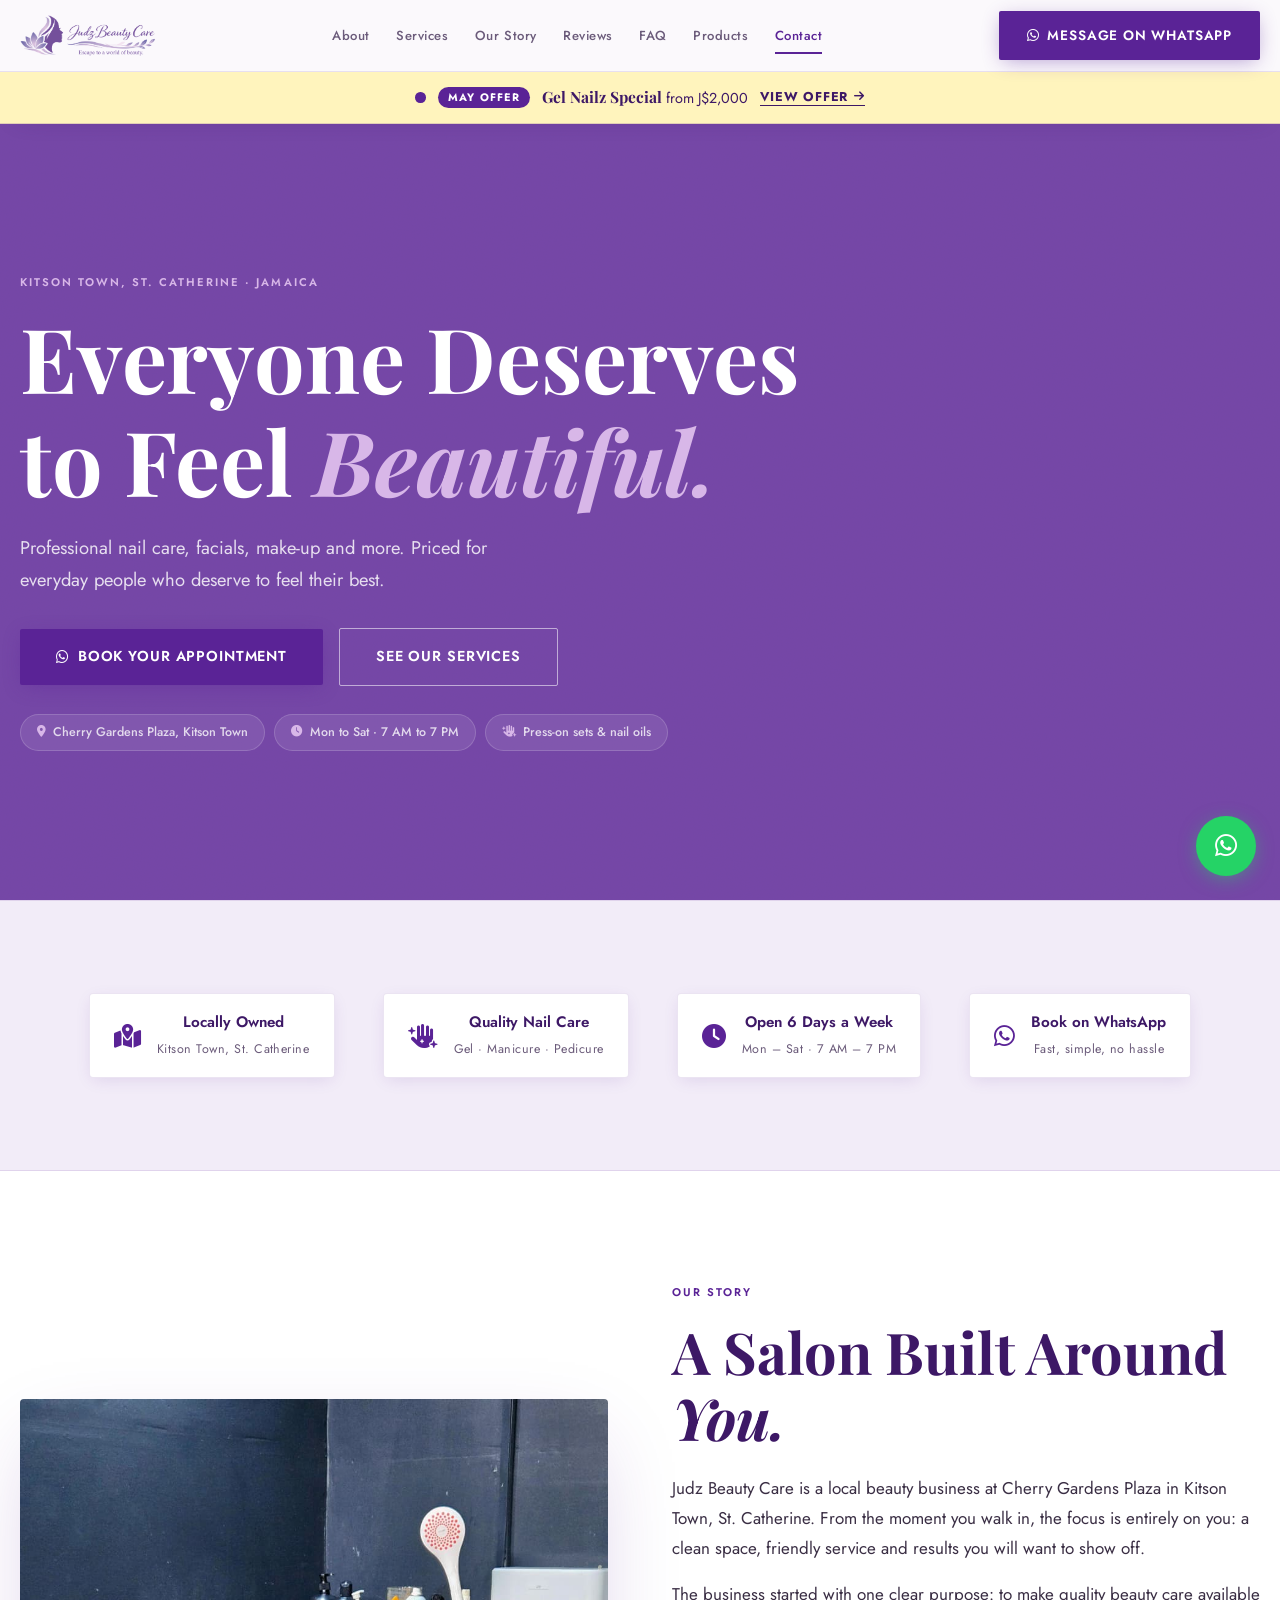
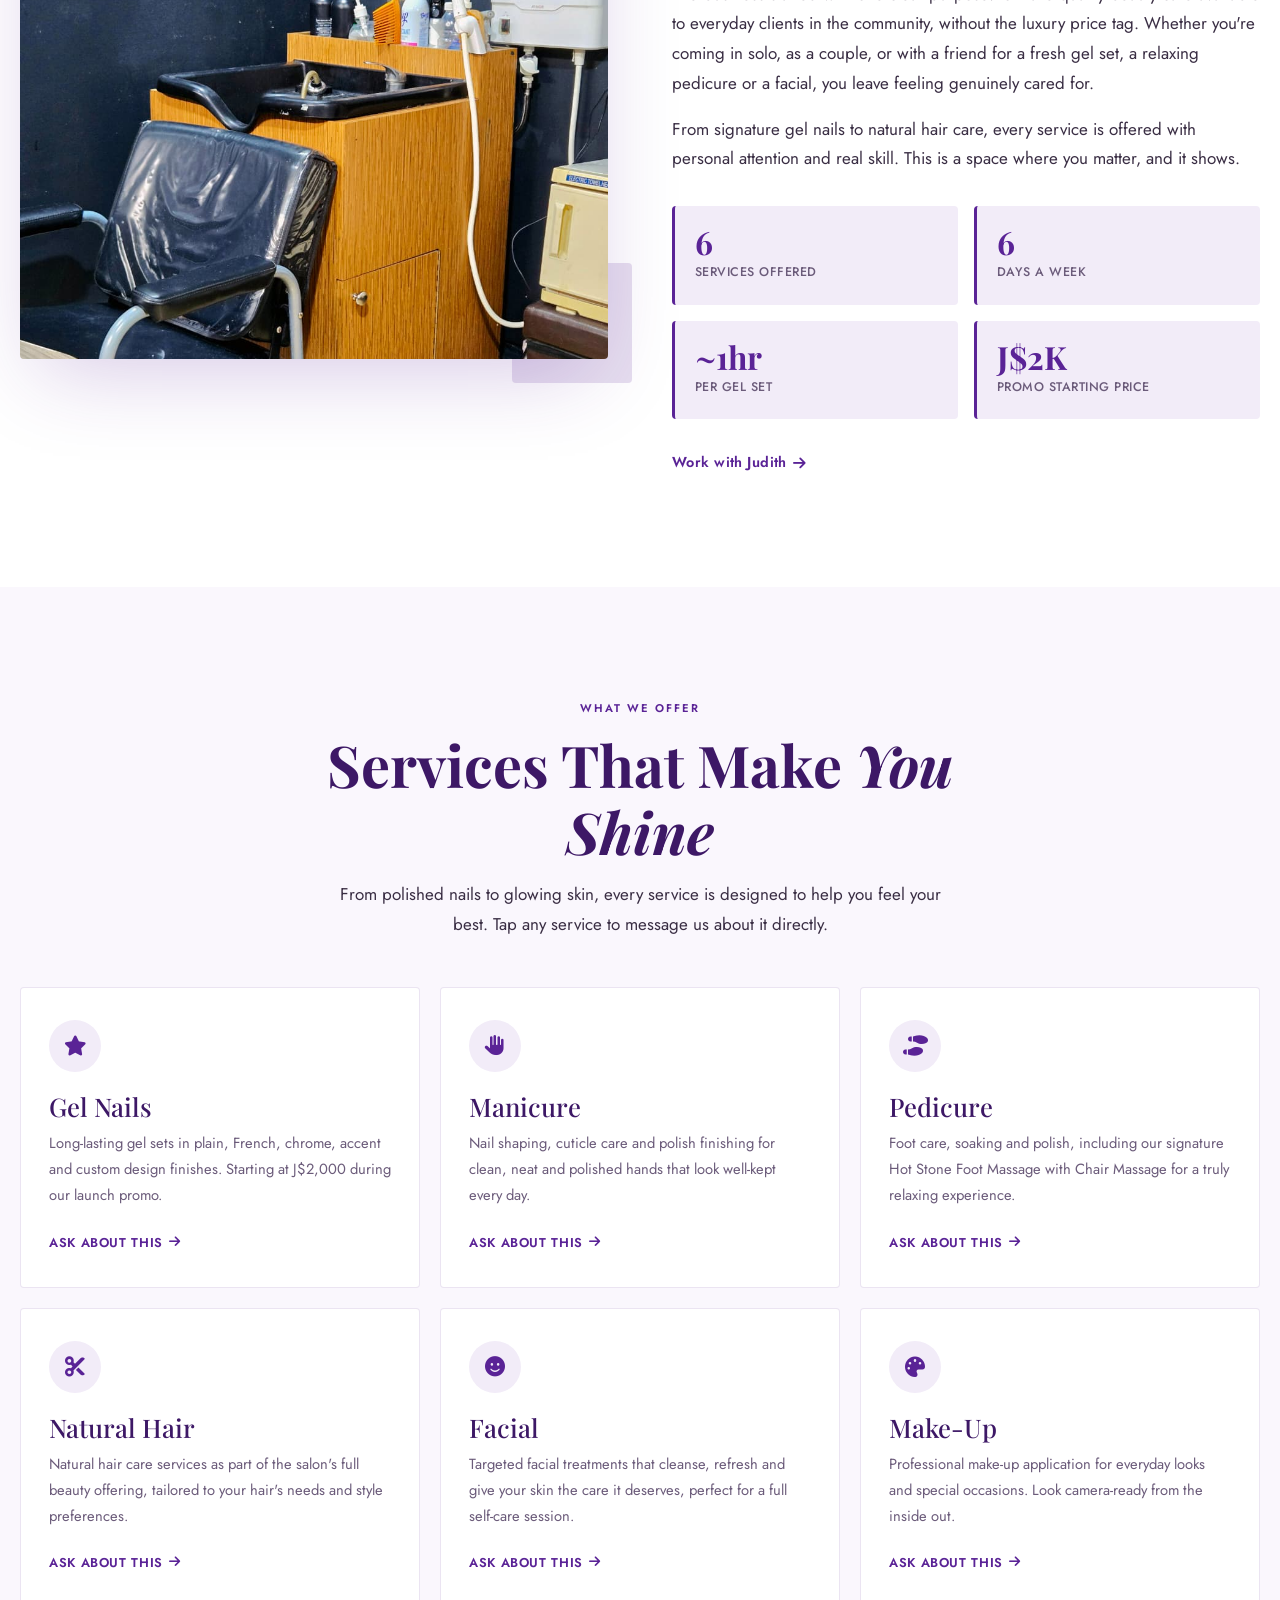
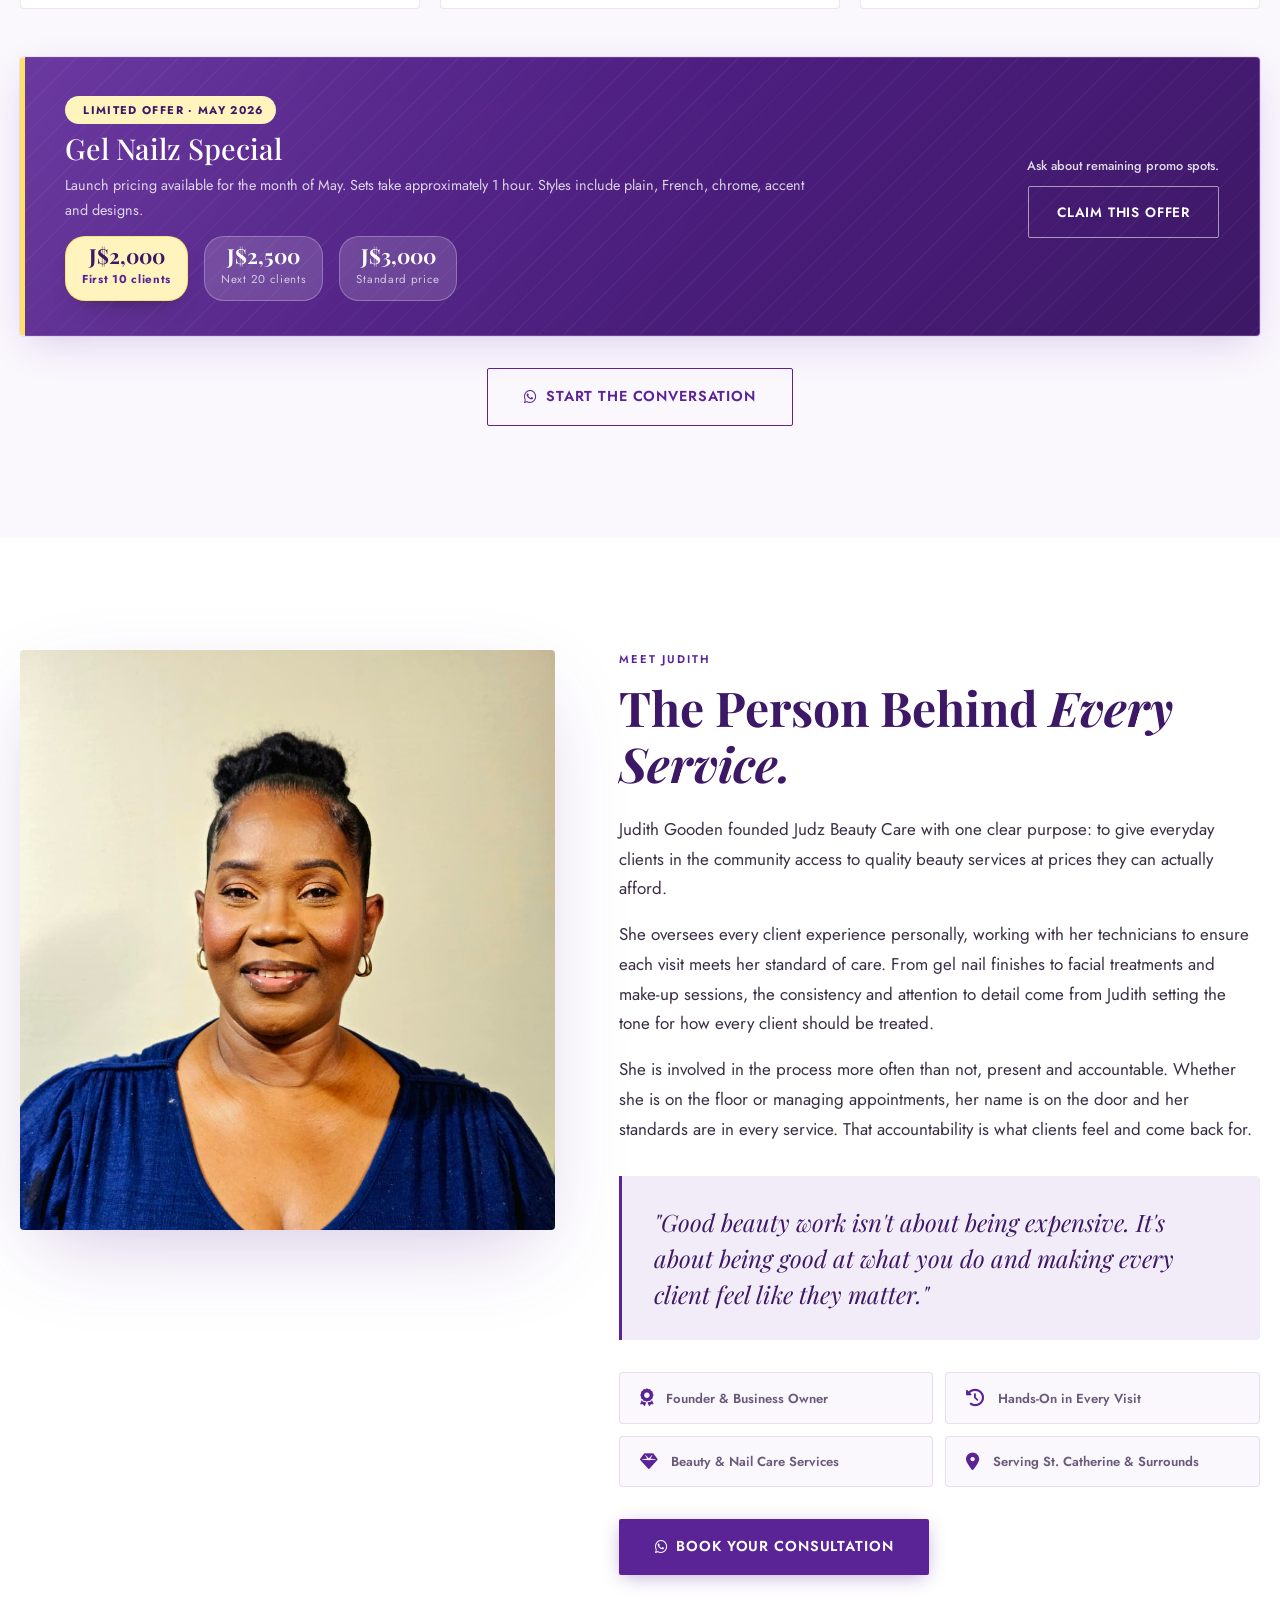
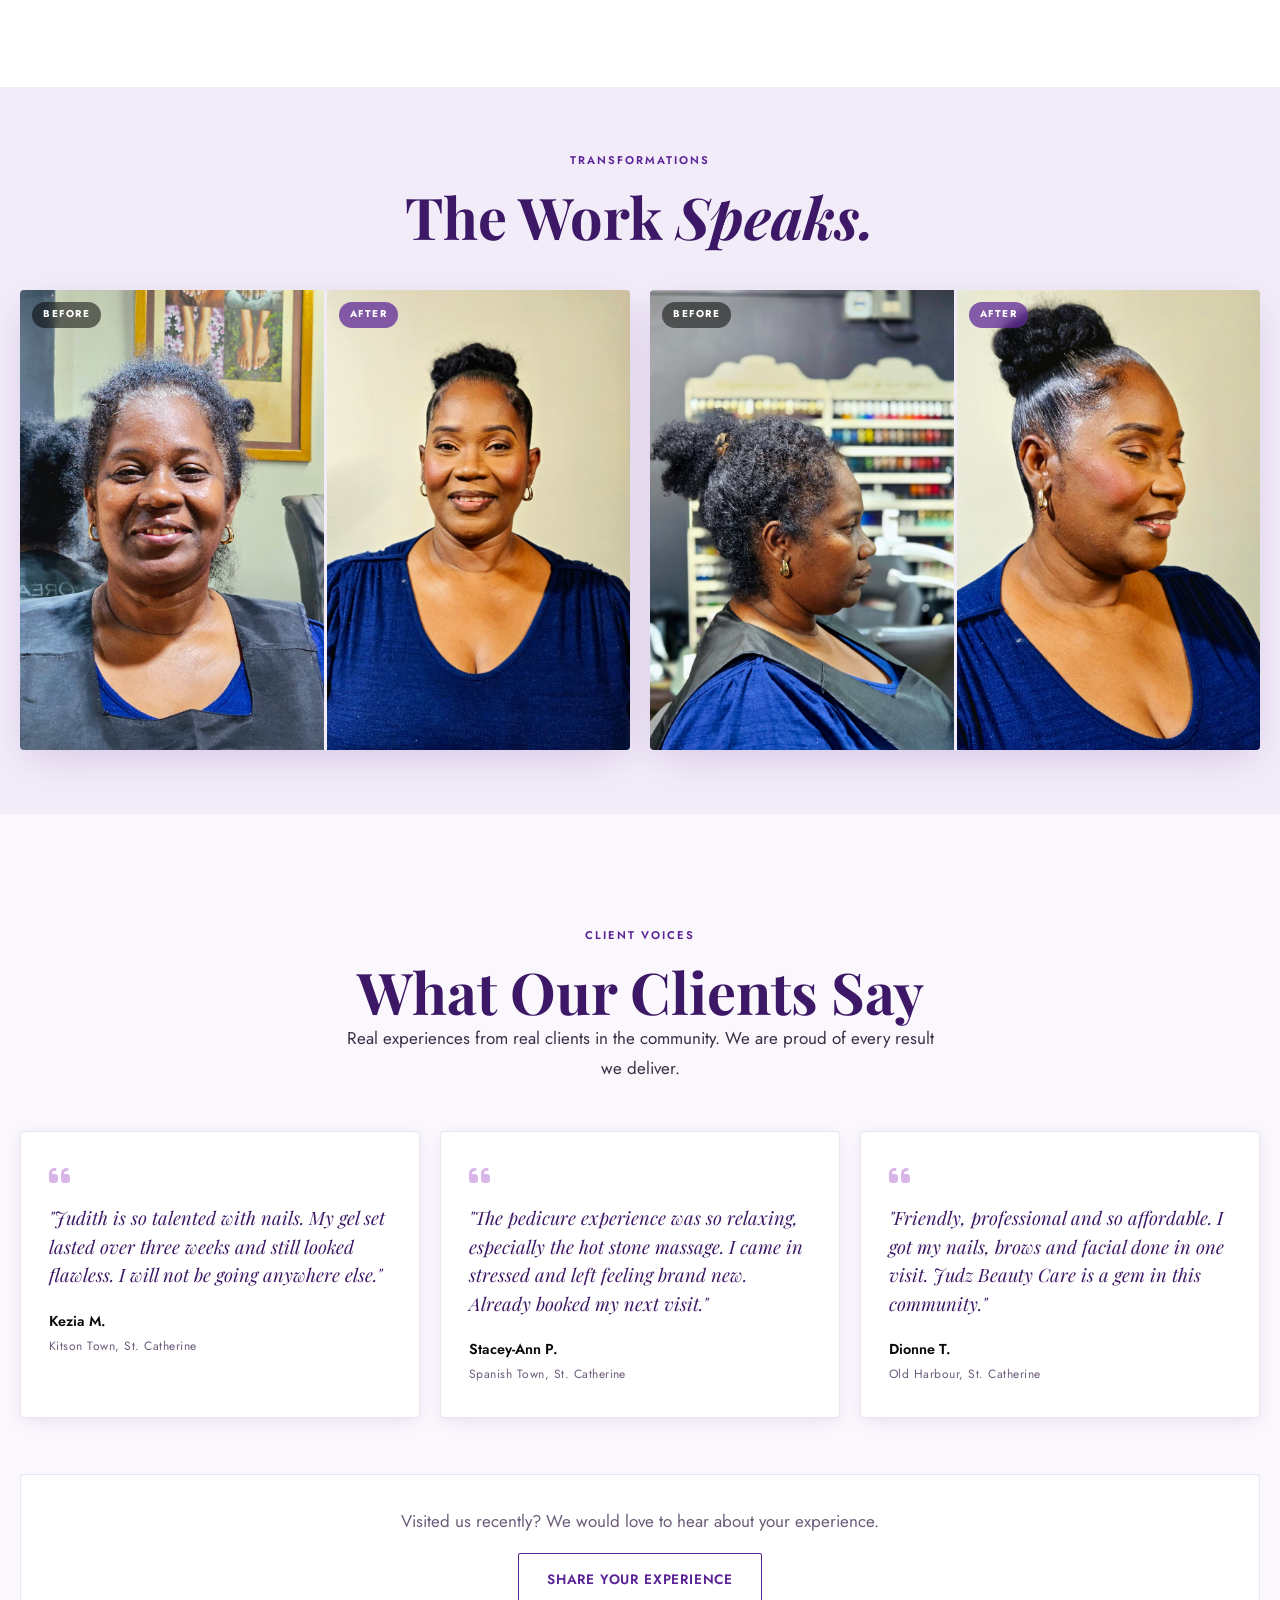
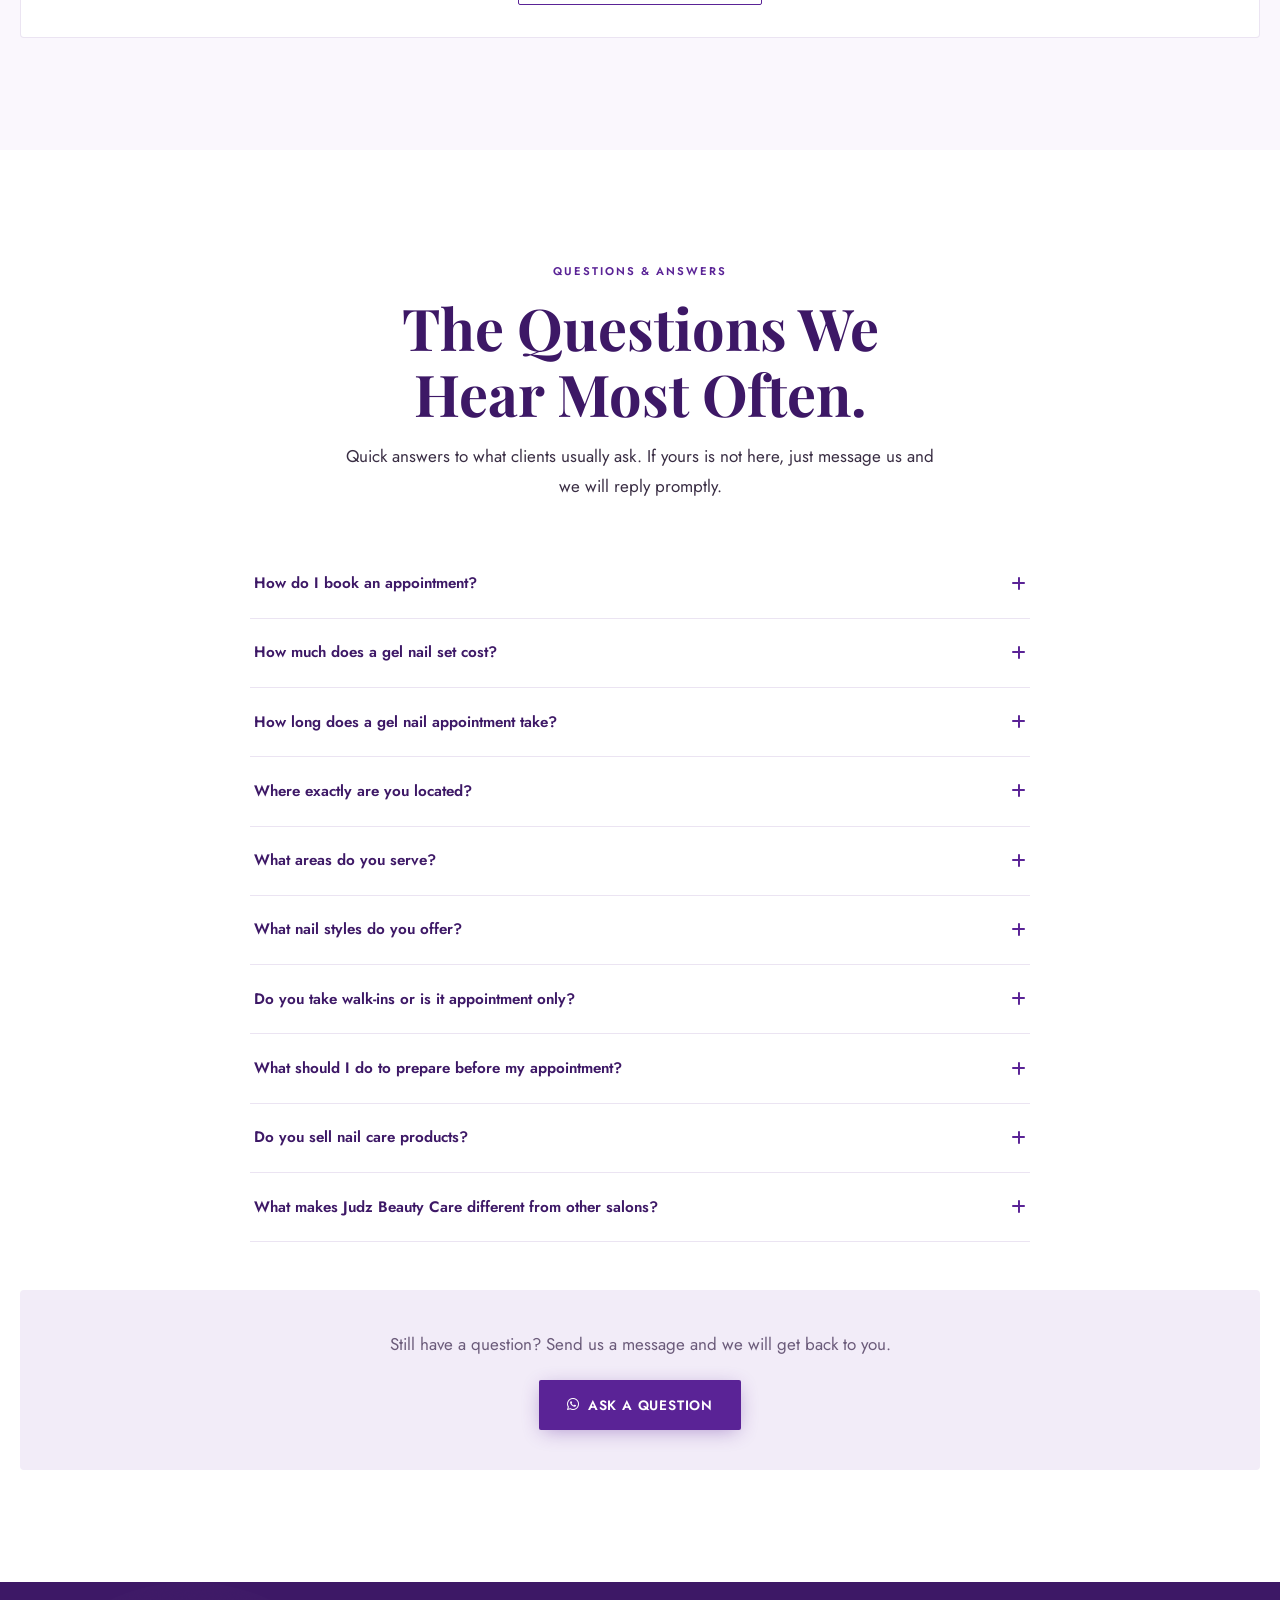
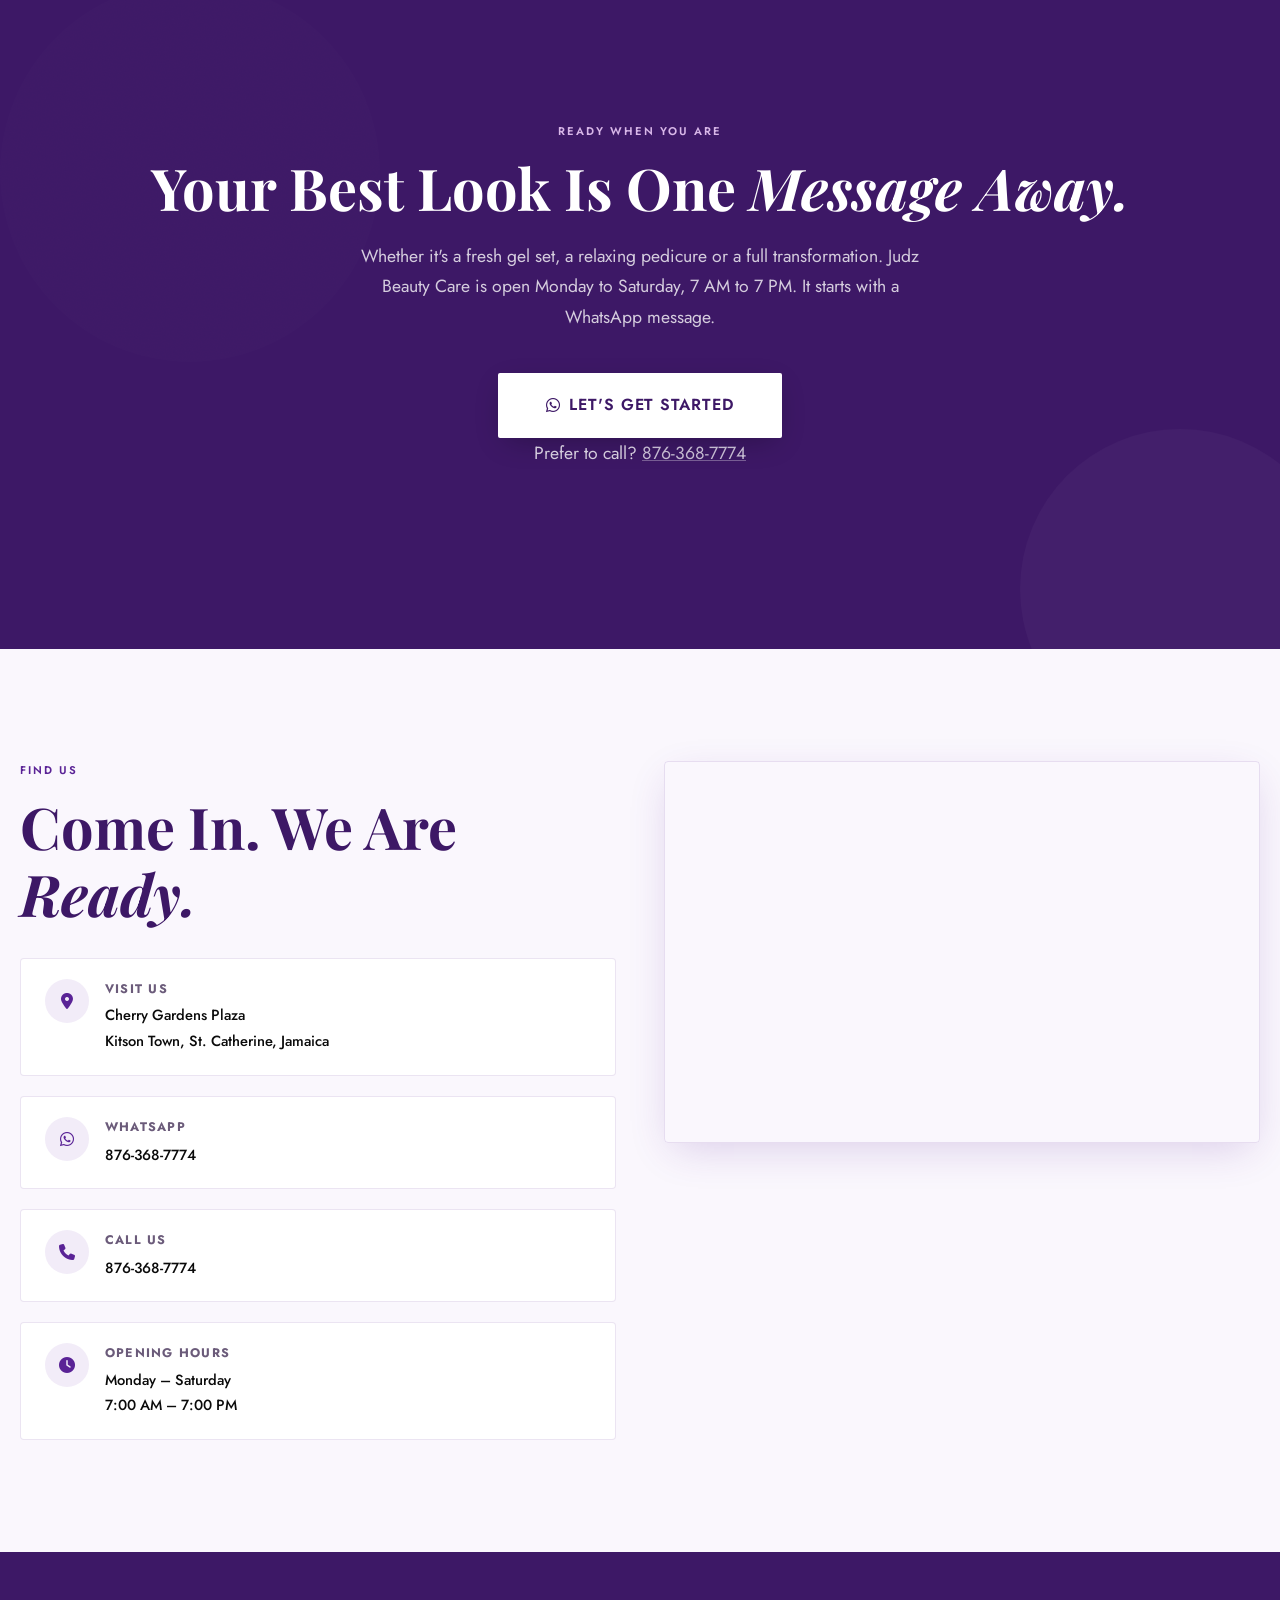
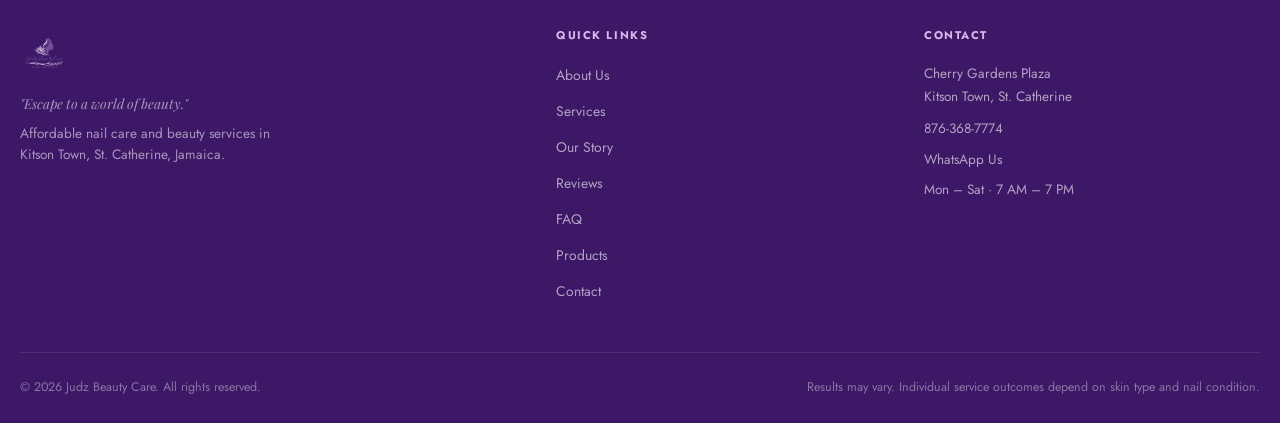
==== index.html @ 97328123 "Initial commit" ====
<!DOCTYPE html>
<html lang="en">
<head>
  <meta charset="UTF-8">
  <meta name="viewport" content="width=device-width, initial-scale=1.0">
  <title>Judz Beauty Care | Nail &amp; Beauty Services in Kitson Town, Jamaica</title>
  <meta name="description" content="Judz Beauty Care offers professional gel nails, manicures, pedicures, facials, make-up and natural hair services in Kitson Town, St. Catherine, Jamaica. Affordable prices, quality service.">
  <meta name="theme-color" content="#5A2396">
  <link rel="canonical" href="https://judzbeautycare.com/">

  <!-- Open Graph -->
  <meta property="og:type" content="website">
  <meta property="og:url" content="https://judzbeautycare.com/">
  <meta property="og:title" content="Judz Beauty Care | Nail &amp; Beauty Services in St. Catherine, Jamaica">
  <meta property="og:description" content="Affordable gel nails, pedicures, facials and more. Kitson Town, St. Catherine. Book via WhatsApp today.">
  <meta property="og:image" content="https://judzbeautycare.com/assets/Logo.png">
  <meta name="twitter:card" content="summary_large_image">

  <!-- Favicon -->
  <link rel="icon" type="image/png" href="assets/Favicon.png">
  <link rel="apple-touch-icon" href="assets/Favicon.png">

  <!-- Fonts: luxury pairing, Playfair Display + Jost -->
  <link rel="preconnect" href="https://fonts.googleapis.com">
  <link rel="preconnect" href="https://fonts.gstatic.com" crossorigin>
  <link rel="preload" as="style" href="https://fonts.googleapis.com/css2?family=Playfair+Display:ital,wght@0,500;0,700;1,500&family=Jost:wght@300;400;500;600&display=swap">
  <link rel="stylesheet" href="https://fonts.googleapis.com/css2?family=Playfair+Display:ital,wght@0,500;0,700;1,500&family=Jost:wght@300;400;500;600&display=swap">

  <!-- Font Awesome Free -->
  <link rel="stylesheet" href="https://cdnjs.cloudflare.com/ajax/libs/font-awesome/6.5.1/css/all.min.css" crossorigin="anonymous" referrerpolicy="no-referrer">

  <!-- Styles -->
  <link rel="stylesheet" href="assets/css/styles.css">

  <!-- JSON-LD Schema -->
  <script type="application/ld+json">
  [
    {
      "@context": "https://schema.org",
      "@type": "BeautySalon",
      "name": "Judz Beauty Care",
      "description": "Judz Beauty Care offers affordable nail and beauty services in Kitson Town, St. Catherine, Jamaica, including gel nails, manicures, pedicures, facials, make-up and natural hair.",
      "url": "https://judzbeautycare.com",
      "telephone": "+18763687774",
      "address": {
        "@type": "PostalAddress",
        "streetAddress": "Cherry Gardens Plaza",
        "addressLocality": "Kitson Town",
        "addressRegion": "St. Catherine",
        "addressCountry": "JM"
      },
      "openingHours": "Mo-Sa 07:00-19:00",
      "priceRange": "J$2,000–J$3,000",
      "areaServed": "Kitson Town, St. Catherine and surrounding communities",
      "image": "https://judzbeautycare.com/assets/Logo.png",
      "founder": { "@type": "Person", "name": "Judith Gooden" }
    },
    {
      "@context": "https://schema.org",
      "@type": "Person",
      "name": "Judith Gooden",
      "jobTitle": "Owner & Lead Beauty Technician",
      "worksFor": { "@type": "BeautySalon", "name": "Judz Beauty Care" }
    },
    {
      "@context": "https://schema.org",
      "@type": "FAQPage",
      "mainEntity": [
        {
          "@type": "Question",
          "name": "How do I book an appointment at Judz Beauty Care?",
          "acceptedAnswer": { "@type": "Answer", "text": "The easiest way is to send us a WhatsApp message. Tap the WhatsApp button anywhere on this page and we will confirm your slot." }
        },
        {
          "@type": "Question",
          "name": "How much does a gel nail set cost?",
          "acceptedAnswer": { "@type": "Answer", "text": "Our standard gel nail sets start at J$3,000. We are currently running a launch promotion: first 10 clients at J$2,000, next 20 at J$2,500. Message us to check availability." }
        },
        {
          "@type": "Question",
          "name": "How long does a gel nail appointment take?",
          "acceptedAnswer": { "@type": "Answer", "text": "A full gel set takes approximately one hour. More detailed designs may take slightly longer." }
        },
        {
          "@type": "Question",
          "name": "Where is Judz Beauty Care located?",
          "acceptedAnswer": { "@type": "Answer", "text": "We are located at Cherry Gardens Plaza, Kitson Town, St. Catherine, Jamaica." }
        },
        {
          "@type": "Question",
          "name": "What areas do you serve?",
          "acceptedAnswer": { "@type": "Answer", "text": "We serve Kitson Town, St. Catherine and surrounding communities. Message us to confirm if you are further away." }
        }
      ]
    },
    {
      "@context": "https://schema.org",
      "@type": "BreadcrumbList",
      "itemListElement": [
        { "@type": "ListItem", "position": 1, "name": "Home", "item": "https://judzbeautycare.com/" }
      ]
    }
  ]
  </script>
</head>
<body>

  <!-- Skip link -->
  <a href="#main-content" class="skip-link">Skip to main content</a>

  <!-- ============================================================
       NAVIGATION
       ============================================================ -->
  <nav class="site-nav" aria-label="Main navigation">
    <div class="container nav-inner">

      <a href="index.html" class="nav-logo" aria-label="Judz Beauty Care homepage">
        <img src="assets/Horizontal%20Logo.png" alt="Judz Beauty Care logo" width="140" height="42">
      </a>

      <ul class="nav-links" role="list">
        <li><a href="#about" data-nav-link>About</a></li>
        <li><a href="#services" data-nav-link>Services</a></li>
        <li><a href="#proof" data-nav-link>Our Story</a></li>
        <li><a href="#testimonials" data-nav-link>Reviews</a></li>
        <li><a href="#faq" data-nav-link>FAQ</a></li>
        <li><a href="press-ons.html">Products</a></li>
        <li><a href="#contact" data-nav-link>Contact</a></li>
      </ul>

      <a href="https://wa.me/18763687774?text=Hi%20Judith%2C%20I%27m%20messaging%20from%20your%20website.%20I%27d%20like%20to%20learn%20more%20about%20Judz%20Beauty%20Care."
         class="btn btn--primary nav-cta"
         target="_blank"
         rel="noopener">
        <i class="fa-brands fa-whatsapp" aria-hidden="true"></i>
        Message on WhatsApp
      </a>

      <button
        id="nav-hamburger"
        class="nav-hamburger"
        aria-label="Open navigation menu"
        aria-expanded="false"
        aria-controls="nav-mobile-panel">
        <i id="hamburger-icon" class="fa-solid fa-bars" aria-hidden="true"></i>
      </button>

    </div><!-- /.nav-inner -->

    <div id="nav-mobile-panel" class="nav-mobile-panel" role="dialog" aria-label="Navigation menu">
      <a href="#about" data-nav-link>About</a>
      <a href="#services" data-nav-link>Services</a>
      <a href="#proof" data-nav-link>Our Story</a>
      <a href="#testimonials" data-nav-link>Reviews</a>
      <a href="#faq" data-nav-link>FAQ</a>
      <a href="press-ons.html">Products</a>
      <a href="#contact" data-nav-link>Contact</a>
      <a href="https://wa.me/18763687774?text=Hi%20Judith%2C%20I%27m%20messaging%20from%20your%20website.%20I%27d%20like%20to%20learn%20more%20about%20Judz%20Beauty%20Care."
         class="btn btn--primary"
         target="_blank"
         rel="noopener">
        <i class="fa-brands fa-whatsapp" aria-hidden="true"></i>
        Message on WhatsApp
      </a>
    </div>

  </nav>

  <a href="#gel-nailz-special" class="offer-strip" aria-label="View Gel Nailz Special promotion details, from J$2,000">
    <span class="offer-strip__pulse" aria-hidden="true"></span>
    <span class="offer-strip__label">May Offer</span>
    <span class="offer-strip__text"><strong>Gel Nailz Special</strong> from J$2,000</span>
    <span class="offer-strip__action">
      View offer <i class="fa-solid fa-arrow-right" aria-hidden="true"></i>
    </span>
  </a>

  <main id="main-content">

    <!-- ============================================================
         HERO
         ============================================================ -->
    <section class="hero" aria-label="Welcome to Judz Beauty Care">

      <div class="hero-carousel" aria-hidden="true">
        <img
          class="hero-carousel-img"
          src="assets/Location%20Images/01-salon-room-angle-1.jpeg"
          alt=""
          width="1600" height="900"
          loading="eager"
          fetchpriority="high">
        <img
          class="hero-carousel-img"
          src="assets/Location%20Images/02-salon-room-angle-2.jpeg"
          alt=""
          width="1600" height="900"
          loading="lazy">
        <img
          class="hero-carousel-img"
          src="assets/Location%20Images/06-salon-overview-high-angle.jpeg"
          alt=""
          width="1600" height="900"
          loading="lazy">
        <img
          class="hero-carousel-img"
          src="assets/Location%20Images/07-salon-room-angle-3.jpeg"
          alt=""
          width="1600" height="900"
          loading="lazy">
      </div>

      <div class="hero-overlay" aria-hidden="true"></div>

      <div class="hero-content">
        <div class="container hero-inner">

          <div class="hero-text">
            <span class="eyebrow">Kitson Town, St. Catherine · Jamaica</span>
            <h1>Everyone Deserves to Feel <em>Beautiful.</em></h1>
            <p class="hero-sub">Professional nail care, facials, make-up and more. Priced for everyday people who deserve to feel their best.</p>
            <div class="hero-ctas">
              <a href="https://wa.me/18763687774?text=Hi%20Judith%2C%20I%27m%20messaging%20from%20your%20website.%20I%27d%20like%20to%20learn%20more%20about%20Judz%20Beauty%20Care."
                 class="btn btn--primary btn--lg"
                 target="_blank"
                 rel="noopener">
                <i class="fa-brands fa-whatsapp" aria-hidden="true"></i>
                Book Your Appointment
              </a>
              <a href="#services" class="btn btn--ghost btn--lg">
                See Our Services
              </a>
            </div>

            <div class="hero-chips">
              <span class="hero-chip">
                <i class="fa-solid fa-location-dot" aria-hidden="true"></i>
                Cherry Gardens Plaza, Kitson Town
              </span>
              <span class="hero-chip">
                <i class="fa-solid fa-clock" aria-hidden="true"></i>
                Mon to Sat · 7 AM to 7 PM
              </span>
              <a href="press-ons.html" class="hero-chip">
                <i class="fa-solid fa-hand-sparkles" aria-hidden="true"></i>
                Press-on sets &amp; nail oils
              </a>
            </div>

          </div>

        </div>
      </div>

    </section>

    <!-- ============================================================
         SOCIAL PROOF STRIP
         ============================================================ -->
    <section class="proof-strip section-pad--sm" aria-label="Why clients choose us">
      <div class="container">
        <div class="proof-strip-inner">

          <div class="trust-badge reveal">
            <i class="fa-solid fa-map-location-dot" aria-hidden="true"></i>
            <div class="trust-badge-text">
              <strong>Locally Owned</strong>
              <span>Kitson Town, St. Catherine</span>
            </div>
          </div>

          <div class="trust-badge reveal reveal-delay-1">
            <i class="fa-solid fa-hand-sparkles" aria-hidden="true"></i>
            <div class="trust-badge-text">
              <strong>Quality Nail Care</strong>
              <span>Gel · Manicure · Pedicure</span>
            </div>
          </div>

          <div class="trust-badge reveal reveal-delay-2">
            <i class="fa-solid fa-clock" aria-hidden="true"></i>
            <div class="trust-badge-text">
              <strong>Open 6 Days a Week</strong>
              <span>Mon – Sat · 7 AM – 7 PM</span>
            </div>
          </div>

          <div class="trust-badge reveal reveal-delay-3">
            <i class="fa-brands fa-whatsapp" aria-hidden="true"></i>
            <div class="trust-badge-text">
              <strong>Book on WhatsApp</strong>
              <span>Fast, simple, no hassle</span>
            </div>
          </div>

        </div>
      </div>
    </section>

    <!-- ============================================================
         ABOUT
         ============================================================ -->
    <section id="about" class="about section-pad">
      <div class="container">
        <div class="about-grid">

          <div class="about-image reveal">
            <img
              src="assets/Location%20Images/05-seating-corner.jpeg"
              alt="Comfortable seating area inside Judz Beauty Care salon"
              width="720" height="900"
              loading="lazy">
            <div class="about-image-accent" aria-hidden="true"></div>
          </div>

          <div class="about-content">
            <span class="eyebrow reveal">Our Story</span>
            <h2 class="reveal">A Salon Built Around <em>You.</em></h2>

            <p class="reveal reveal-delay-1">Judz Beauty Care is a local beauty business at Cherry Gardens Plaza in Kitson Town, St. Catherine. From the moment you walk in, the focus is entirely on you: a clean space, friendly service and results you will want to show off.</p>

            <p class="reveal reveal-delay-2">The business started with one clear purpose: to make quality beauty care available to everyday clients in the community, without the luxury price tag. Whether you're coming in solo, as a couple, or with a friend for a fresh gel set, a relaxing pedicure or a facial, you leave feeling genuinely cared for.</p>

            <p class="reveal reveal-delay-3">From signature gel nails to natural hair care, every service is offered with personal attention and real skill. This is a space where you matter, and it shows.</p>

            <div class="about-stats reveal reveal-delay-2">
              <div class="stat-item">
                <span class="stat-number">6</span>
                <span class="stat-label">Services Offered</span>
              </div>
              <div class="stat-item">
                <span class="stat-number">6</span>
                <span class="stat-label">Days a Week</span>
              </div>
              <div class="stat-item">
                <span class="stat-number">~1hr</span>
                <span class="stat-label">Per Gel Set</span>
              </div>
              <div class="stat-item">
                <span class="stat-number">J$2K</span>
                <span class="stat-label">Promo Starting Price</span>
              </div>
            </div>

            <a href="#final-cta" class="about-cta-link reveal reveal-delay-3">
              Work with Judith <i class="fa-solid fa-arrow-right" aria-hidden="true"></i>
            </a>
          </div>

        </div>
      </div>
    </section>

    <!-- ============================================================
         SERVICES
         ============================================================ -->
    <section id="services" class="services section-pad">
      <div class="container">

        <div class="services-header">
          <span class="eyebrow reveal">What We Offer</span>
          <h2 class="reveal">Services That Make <em>You Shine</em></h2>
          <p class="reveal reveal-delay-1">From polished nails to glowing skin, every service is designed to help you feel your best. Tap any service to message us about it directly.</p>
        </div>

        <div class="services-grid">

          <!-- Gel Nails -->
          <div class="service-card reveal" tabindex="0">
            <div class="service-icon">
              <i class="fa-solid fa-star" aria-hidden="true"></i>
            </div>
            <h3>Gel Nails</h3>
            <p>Long-lasting gel sets in plain, French, chrome, accent and custom design finishes. Starting at J$2,000 during our launch promo.</p>
            <a href="https://wa.me/18763687774?text=Hi%20Judith%2C%20I%27m%20messaging%20from%20your%20website.%20I%27d%20like%20to%20ask%20about%20your%20Gel%20Nails%20service."
               class="service-link"
               target="_blank"
               rel="noopener">
              Ask about this <i class="fa-solid fa-arrow-right" aria-hidden="true"></i>
            </a>
          </div>

          <!-- Manicure -->
          <div class="service-card reveal reveal-delay-1" tabindex="0">
            <div class="service-icon">
              <i class="fa-solid fa-hand" aria-hidden="true"></i>
            </div>
            <h3>Manicure</h3>
            <p>Nail shaping, cuticle care and polish finishing for clean, neat and polished hands that look well-kept every day.</p>
            <a href="https://wa.me/18763687774?text=Hi%20Judith%2C%20I%27m%20messaging%20from%20your%20website.%20I%27d%20like%20to%20ask%20about%20your%20Manicure%20service."
               class="service-link"
               target="_blank"
               rel="noopener">
              Ask about this <i class="fa-solid fa-arrow-right" aria-hidden="true"></i>
            </a>
          </div>

          <!-- Pedicure -->
          <div class="service-card reveal reveal-delay-2" tabindex="0">
            <div class="service-icon">
              <i class="fa-solid fa-shoe-prints" aria-hidden="true"></i>
            </div>
            <h3>Pedicure</h3>
            <p>Foot care, soaking and polish, including our signature Hot Stone Foot Massage with Chair Massage for a truly relaxing experience.</p>
            <a href="https://wa.me/18763687774?text=Hi%20Judith%2C%20I%27m%20messaging%20from%20your%20website.%20I%27d%20like%20to%20ask%20about%20your%20Pedicure%20service."
               class="service-link"
               target="_blank"
               rel="noopener">
              Ask about this <i class="fa-solid fa-arrow-right" aria-hidden="true"></i>
            </a>
          </div>

          <!-- Natural Hair -->
          <div class="service-card reveal" tabindex="0">
            <div class="service-icon">
              <i class="fa-solid fa-scissors" aria-hidden="true"></i>
            </div>
            <h3>Natural Hair</h3>
            <p>Natural hair care services as part of the salon's full beauty offering, tailored to your hair's needs and style preferences.</p>
            <a href="https://wa.me/18763687774?text=Hi%20Judith%2C%20I%27m%20messaging%20from%20your%20website.%20I%27d%20like%20to%20ask%20about%20your%20Natural%20Hair%20service."
               class="service-link"
               target="_blank"
               rel="noopener">
              Ask about this <i class="fa-solid fa-arrow-right" aria-hidden="true"></i>
            </a>
          </div>

          <!-- Facial -->
          <div class="service-card reveal reveal-delay-1" tabindex="0">
            <div class="service-icon">
              <i class="fa-solid fa-face-smile" aria-hidden="true"></i>
            </div>
            <h3>Facial</h3>
            <p>Targeted facial treatments that cleanse, refresh and give your skin the care it deserves, perfect for a full self-care session.</p>
            <a href="https://wa.me/18763687774?text=Hi%20Judith%2C%20I%27m%20messaging%20from%20your%20website.%20I%27d%20like%20to%20ask%20about%20your%20Facial%20service."
               class="service-link"
               target="_blank"
               rel="noopener">
              Ask about this <i class="fa-solid fa-arrow-right" aria-hidden="true"></i>
            </a>
          </div>

          <!-- Make-Up -->
          <div class="service-card reveal reveal-delay-2" tabindex="0">
            <div class="service-icon">
              <i class="fa-solid fa-palette" aria-hidden="true"></i>
            </div>
            <h3>Make-Up</h3>
            <p>Professional make-up application for everyday looks and special occasions. Look camera-ready from the inside out.</p>
            <a href="https://wa.me/18763687774?text=Hi%20Judith%2C%20I%27m%20messaging%20from%20your%20website.%20I%27d%20like%20to%20ask%20about%20your%20Make-Up%20service."
               class="service-link"
               target="_blank"
               rel="noopener">
              Ask about this <i class="fa-solid fa-arrow-right" aria-hidden="true"></i>
            </a>
          </div>

        </div>

        <!-- Promotion Banner -->
        <div id="gel-nailz-special" class="promo-banner promo-banner--featured" aria-labelledby="gel-nailz-special-title">
          <div class="promo-banner__content">
            <span class="promo-tag">
              <i class="fa-solid fa-sparkles" aria-hidden="true"></i>
              Limited Offer &middot; May 2026
            </span>
            <h3 id="gel-nailz-special-title">Gel Nailz Special</h3>
            <p>Launch pricing available for the month of May. Sets take approximately 1 hour. Styles include plain, French, chrome, accent and designs.</p>
            <div class="promo-prices">
              <div class="promo-price-pill promo-price-pill--lead">
                <strong>J$2,000</strong>
                <span>First 10 clients</span>
              </div>
              <div class="promo-price-pill">
                <strong>J$2,500</strong>
                <span>Next 20 clients</span>
              </div>
              <div class="promo-price-pill">
                <strong>J$3,000</strong>
                <span>Standard price</span>
              </div>
            </div>
          </div>
          <div class="promo-actions">
            <span class="promo-note">Ask about remaining promo spots.</span>
            <a href="https://wa.me/18763687774?text=Hi%20Judith%2C%20I%27m%20messaging%20from%20your%20website.%20I%27d%20like%20to%20ask%20about%20the%20Gel%20Nailz%20Special%20promotion."
               class="btn btn--ghost promo-btn"
               target="_blank"
               rel="noopener">
              Claim This Offer
            </a>
          </div>
        </div>

        <div class="text-center mt-2 reveal">
          <a href="https://wa.me/18763687774?text=Hi%20Judith%2C%20I%27m%20messaging%20from%20your%20website.%20I%27d%20like%20to%20learn%20more%20about%20Judz%20Beauty%20Care."
             class="btn btn--ghost-dark btn--lg"
             target="_blank"
             rel="noopener">
            <i class="fa-brands fa-whatsapp" aria-hidden="true"></i>
            Start the Conversation
          </a>
        </div>

      </div>
    </section>

    <!-- ============================================================
         THE PROOF
         ============================================================ -->
    <section id="proof" class="proof section-pad">
      <div class="container">
        <div class="proof-grid">

          <div class="proof-image reveal">
            <img
              src="assets/Judith%20Gooden%20-%20Owner.jpeg"
              alt="Judith Gooden, Founder and Owner of Judz Beauty Care"
              width="720" height="900"
              loading="lazy">
          </div>

          <div class="proof-content">
            <span class="eyebrow reveal">Meet Judith</span>
            <h2 class="reveal">The Person Behind <em>Every Service.</em></h2>

            <p class="reveal reveal-delay-1">Judith Gooden founded Judz Beauty Care with one clear purpose: to give everyday clients in the community access to quality beauty services at prices they can actually afford.</p>

            <p class="reveal reveal-delay-2">She oversees every client experience personally, working with her technicians to ensure each visit meets her standard of care. From gel nail finishes to facial treatments and make-up sessions, the consistency and attention to detail come from Judith setting the tone for how every client should be treated.</p>

            <p class="reveal reveal-delay-3">She is involved in the process more often than not, present and accountable. Whether she is on the floor or managing appointments, her name is on the door and her standards are in every service. That accountability is what clients feel and come back for.</p>

            <div class="proof-pullquote reveal">
              <p>"Good beauty work isn't about being expensive. It's about being good at what you do and making every client feel like they matter."</p>
            </div>

            <div class="proof-credentials reveal">
              <div class="credential-item">
                <i class="fa-solid fa-award" aria-hidden="true"></i>
                <span>Founder &amp; Business Owner</span>
              </div>
              <div class="credential-item">
                <i class="fa-solid fa-clock-rotate-left" aria-hidden="true"></i>
                <span>Hands-On in Every Visit</span>
              </div>
              <div class="credential-item">
                <i class="fa-solid fa-gem" aria-hidden="true"></i>
                <span>Beauty &amp; Nail Care Services</span>
              </div>
              <div class="credential-item">
                <i class="fa-solid fa-location-dot" aria-hidden="true"></i>
                <span>Serving St. Catherine &amp; Surrounds</span>
              </div>
            </div>

            <a href="https://wa.me/18763687774?text=Hi%20Judith%2C%20I%27m%20messaging%20from%20your%20website.%20I%27d%20like%20to%20book%20a%20consultation."
               class="btn btn--primary btn--lg reveal"
               target="_blank"
               rel="noopener">
              <i class="fa-brands fa-whatsapp" aria-hidden="true"></i>
              Book Your Consultation
            </a>
          </div>

        </div>
      </div>
    </section>

    <!-- ============================================================
         BEFORE & AFTER
         ============================================================ -->
    <section class="before-after section-pad--sm" aria-label="Make-up before and after transformations">
      <div class="container">
        <div class="before-after-header">
          <span class="eyebrow reveal">Transformations</span>
          <h2 class="reveal">The Work <em>Speaks.</em></h2>
        </div>
        <div class="ba-pairs">

          <div class="ba-pair reveal">
            <div class="ba-half ba-half--before">
              <img src="assets/Before%20and%20After/01-before-front-smile.jpeg"
                   alt="Client before make-up application at Judz Beauty Care"
                   width="400" height="500" loading="lazy">
              <span class="ba-label">Before</span>
            </div>
            <div class="ba-half ba-half--after">
              <img src="assets/Before%20and%20After/04-after-front-smile.jpeg"
                   alt="The same client after make-up service, smiling"
                   width="400" height="500" loading="lazy">
              <span class="ba-label">After</span>
            </div>
          </div>

          <div class="ba-pair reveal reveal-delay-2">
            <div class="ba-half ba-half--before">
              <img src="assets/Before%20and%20After/07-before-side-profile.jpeg"
                   alt="Client side profile before make-up application"
                   width="400" height="500" loading="lazy">
              <span class="ba-label">Before</span>
            </div>
            <div class="ba-half ba-half--after">
              <img src="assets/Before%20and%20After/09-after-side-profile-2.jpeg"
                   alt="Client side profile after completed make-up look"
                   width="400" height="500" loading="lazy">
              <span class="ba-label">After</span>
            </div>
          </div>

        </div>
      </div>
    </section>

    <!-- ============================================================
         TESTIMONIALS
         ============================================================ -->
    <section id="testimonials" class="testimonials section-pad">
      <div class="container">

        <div class="testimonials-header">
          <span class="eyebrow reveal">Client Voices</span>
          <h2 class="reveal">What Our Clients Say</h2>
          <p class="reveal reveal-delay-1">Real experiences from real clients in the community. We are proud of every result we deliver.</p>
        </div>

        <div class="testimonials-track" role="list">

          <div class="testimonial-card reveal" role="listitem">
            <i class="fa-solid fa-quote-left quote-icon" aria-hidden="true"></i>
            <blockquote>"Judith is so talented with nails. My gel set lasted over three weeks and still looked flawless. I will not be going anywhere else."</blockquote>
            <div class="testimonial-meta">
              <strong>Kezia M.</strong>
              <span>Kitson Town, St. Catherine</span>
            </div>
          </div>

          <div class="testimonial-card reveal reveal-delay-1" role="listitem">
            <i class="fa-solid fa-quote-left quote-icon" aria-hidden="true"></i>
            <blockquote>"The pedicure experience was so relaxing, especially the hot stone massage. I came in stressed and left feeling brand new. Already booked my next visit."</blockquote>
            <div class="testimonial-meta">
              <strong>Stacey-Ann P.</strong>
              <span>Spanish Town, St. Catherine</span>
            </div>
          </div>

          <div class="testimonial-card reveal reveal-delay-2" role="listitem">
            <i class="fa-solid fa-quote-left quote-icon" aria-hidden="true"></i>
            <blockquote>"Friendly, professional and so affordable. I got my nails, brows and facial done in one visit. Judz Beauty Care is a gem in this community."</blockquote>
            <div class="testimonial-meta">
              <strong>Dionne T.</strong>
              <span>Old Harbour, St. Catherine</span>
            </div>
          </div>

        </div>

        <!-- Leave-a-review placeholder: add GOOGLE_REVIEW_CTA_URL when available -->
        <div class="review-cta reveal">
          <p>Visited us recently? We would love to hear about your experience.</p>
          <a href="https://wa.me/18763687774?text=Hi%20Judith%2C%20I%27m%20messaging%20from%20your%20website.%20I%27d%20like%20to%20share%20my%20experience%20at%20Judz%20Beauty%20Care."
             class="btn btn--ghost-dark"
             target="_blank"
             rel="noopener">
            Share Your Experience
          </a>
        </div>

      </div>
    </section>

    <!-- ============================================================
         FAQ
         ============================================================ -->
    <section id="faq" class="faq section-pad">
      <div class="container">

        <div class="faq-header">
          <span class="eyebrow reveal">Questions &amp; Answers</span>
          <h2 class="reveal">The Questions We Hear Most Often.</h2>
          <p class="reveal reveal-delay-1">Quick answers to what clients usually ask. If yours is not here, just message us and we will reply promptly.</p>
        </div>

        <div class="faq-list reveal">

          <details>
            <summary>
              How do I book an appointment?
              <i class="fa-solid fa-plus faq-toggle" aria-hidden="true"></i>
            </summary>
            <p class="faq-answer">The simplest way is to send us a WhatsApp message. Tap any WhatsApp button on this page and we will reply to confirm your day and time. We are open Monday to Saturday, 7 AM to 7 PM.</p>
          </details>

          <details>
            <summary>
              How much does a gel nail set cost?
              <i class="fa-solid fa-plus faq-toggle" aria-hidden="true"></i>
            </summary>
            <p class="faq-answer">Our standard gel sets are J$3,000. We are currently running a launch promotion for the month of May: the first 10 clients pay J$2,000, and the next 20 pay J$2,500. Message us to find out how many promo spots are still available.</p>
          </details>

          <details>
            <summary>
              How long does a gel nail appointment take?
              <i class="fa-solid fa-plus faq-toggle" aria-hidden="true"></i>
            </summary>
            <p class="faq-answer">A full gel set takes approximately one hour. More intricate designs with detailed nail art may take a little longer. We will always give you an accurate time estimate when you book.</p>
          </details>

          <details>
            <summary>
              Where exactly are you located?
              <i class="fa-solid fa-plus faq-toggle" aria-hidden="true"></i>
            </summary>
            <p class="faq-answer">We are at Cherry Gardens Plaza, Kitson Town, St. Catherine, Jamaica. You can find us on the map in the Contact section below. Message us on WhatsApp if you need directions.</p>
          </details>

          <details>
            <summary>
              What areas do you serve?
              <i class="fa-solid fa-plus faq-toggle" aria-hidden="true"></i>
            </summary>
            <p class="faq-answer">We serve Kitson Town, St. Catherine and surrounding communities. If you are coming from further away, just message us. We are happy to accommodate where we can.</p>
          </details>

          <details>
            <summary>
              What nail styles do you offer?
              <i class="fa-solid fa-plus faq-toggle" aria-hidden="true"></i>
            </summary>
            <p class="faq-answer">We do plain gel sets, French tips, chrome finishes, accent nails and custom designs. If you have a reference photo or a specific look in mind, send it to us on WhatsApp and we will let you know if we can match it.</p>
          </details>

          <details>
            <summary>
              Do you take walk-ins or is it appointment only?
              <i class="fa-solid fa-plus faq-toggle" aria-hidden="true"></i>
            </summary>
            <p class="faq-answer">We recommend booking ahead via WhatsApp to secure your slot and avoid waiting. We do our best to accommodate walk-ins when availability allows, but booked clients are always prioritised.</p>
          </details>

          <details>
            <summary>
              What should I do to prepare before my appointment?
              <i class="fa-solid fa-plus faq-toggle" aria-hidden="true"></i>
            </summary>
            <p class="faq-answer">For nails, remove any old polish before you arrive if possible. For pedicures, come with clean feet; we take care of everything else. For make-up, arrive with a clean, moisturised face. If you have any allergies or sensitivities, let us know when you book.</p>
          </details>

          <details>
            <summary>
              Do you sell nail care products?
              <i class="fa-solid fa-plus faq-toggle" aria-hidden="true"></i>
            </summary>
            <p class="faq-answer">Yes. We carry Nail Care Oil for all Nailz in Jojoba Oil and Grapeseed Oil variants, plus Cuticle Oils for Gel Nailz in Aloe Vera, Lavender and Rose. Each is J$500. Ask about availability when you visit or message us.</p>
          </details>

          <details>
            <summary>
              What makes Judz Beauty Care different from other salons?
              <i class="fa-solid fa-plus faq-toggle" aria-hidden="true"></i>
            </summary>
            <p class="faq-answer">We are a locally owned business that genuinely cares about every client. Judith is personally involved in every visit, ensuring you get real attention and not a rushed experience. We combine professional results with prices that everyday clients can actually afford, and we go the extra mile with touches like our hot stone foot massage to make the experience something you look forward to.</p>
          </details>

        </div>

        <div class="faq-still-questions reveal">
          <p>Still have a question? Send us a message and we will get back to you.</p>
          <a href="https://wa.me/18763687774?text=Hi%20Judith%2C%20I%27m%20messaging%20from%20your%20website.%20I%20have%20a%20question%20that%20isn%27t%20answered%20on%20your%20FAQ."
             class="btn btn--primary"
             target="_blank"
             rel="noopener">
            <i class="fa-brands fa-whatsapp" aria-hidden="true"></i>
            Ask a Question
          </a>
        </div>

      </div>
    </section>

    <!-- ============================================================
         FINAL CTA BANNER
         ============================================================ -->
    <section id="final-cta" class="final-cta grain" aria-label="Book your appointment">
      <div class="container final-cta-content">
        <span class="eyebrow eyebrow--gold reveal">Ready When You Are</span>
        <h2 class="reveal">Your Best Look Is One <em>Message Away.</em></h2>
        <p class="reveal reveal-delay-1">Whether it's a fresh gel set, a relaxing pedicure or a full transformation. Judz Beauty Care is open Monday to Saturday, 7 AM to 7 PM. It starts with a WhatsApp message.</p>
        <a href="https://wa.me/18763687774?text=Hi%20Judith%2C%20I%27m%20messaging%20from%20your%20website.%20I%27d%20like%20to%20learn%20more%20about%20Judz%20Beauty%20Care."
           class="btn btn--xl reveal reveal-delay-2"
           target="_blank"
           rel="noopener">
          <i class="fa-brands fa-whatsapp" aria-hidden="true"></i>
          Let's Get Started
        </a>
        <p class="final-cta-support reveal reveal-delay-3">
          Prefer to call? <a href="tel:+18763687774">876-368-7774</a>
        </p>
      </div>
    </section>

    <!-- ============================================================
         CONTACT + LOCATION
         ============================================================ -->
    <section id="contact" class="contact section-pad">
      <div class="container">

        <div class="contact-grid">

          <div class="contact-info">
            <span class="eyebrow reveal">Find Us</span>
            <h2 class="reveal">Come In. We Are <em>Ready.</em></h2>

            <div class="contact-blocks">

              <div class="contact-block reveal">
                <div class="contact-block-icon">
                  <i class="fa-solid fa-location-dot" aria-hidden="true"></i>
                </div>
                <div class="contact-block-text">
                  <strong>Visit Us</strong>
                  <p>Cherry Gardens Plaza<br>Kitson Town, St. Catherine, Jamaica</p>
                </div>
              </div>

              <div class="contact-block reveal reveal-delay-1">
                <div class="contact-block-icon">
                  <i class="fa-brands fa-whatsapp" aria-hidden="true"></i>
                </div>
                <div class="contact-block-text">
                  <strong>WhatsApp</strong>
                  <a href="https://wa.me/18763687774?text=Hi%20Judith%2C%20I%27m%20messaging%20from%20your%20website.%20I%27d%20like%20to%20chat."
                     target="_blank"
                     rel="noopener">876-368-7774</a>
                </div>
              </div>

              <div class="contact-block reveal reveal-delay-2">
                <div class="contact-block-icon">
                  <i class="fa-solid fa-phone" aria-hidden="true"></i>
                </div>
                <div class="contact-block-text">
                  <strong>Call Us</strong>
                  <a href="tel:+18763687774">876-368-7774</a>
                </div>
              </div>

              <div class="contact-block reveal reveal-delay-3">
                <div class="contact-block-icon">
                  <i class="fa-solid fa-clock" aria-hidden="true"></i>
                </div>
                <div class="contact-block-text">
                  <strong>Opening Hours</strong>
                  <p>Monday – Saturday<br>7:00 AM – 7:00 PM</p>
                </div>
              </div>

            </div>
          </div>

          <div class="contact-map reveal">
            <iframe
              title="Judz Beauty Care location, Cherry Gardens Plaza, Kitson Town, St. Catherine"
              src="https://maps.google.com/maps?q=2X62%2BRQ9+Jamaica&output=embed"
              loading="lazy"
              width="600"
              height="380"
              referrerpolicy="no-referrer-when-downgrade"
              aria-label="Map showing Judz Beauty Care location at Cherry Gardens Plaza, Kitson Town, St. Catherine">
            </iframe>
          </div>

        </div>

      </div>
    </section>

  </main>

  <!-- ============================================================
       FOOTER
       ============================================================ -->
  <footer class="site-footer" role="contentinfo">
    <div class="container">

      <div class="footer-grid">

        <div class="footer-brand">
          <img src="assets/Logo.png" alt="Judz Beauty Care" width="80" height="80" loading="lazy">
          <p class="footer-tagline">"Escape to a world of beauty."</p>
          <p>Affordable nail care and beauty services in Kitson Town, St. Catherine, Jamaica.</p>
        </div>

        <div class="footer-col">
          <h4>Quick Links</h4>
          <ul>
            <li><a href="#about">About Us</a></li>
            <li><a href="#services">Services</a></li>
            <li><a href="#proof">Our Story</a></li>
            <li><a href="#testimonials">Reviews</a></li>
            <li><a href="#faq">FAQ</a></li>
            <li><a href="press-ons.html">Products</a></li>
            <li><a href="#contact">Contact</a></li>
          </ul>
        </div>

        <div class="footer-col">
          <h4>Contact</h4>
          <address>
            <p>Cherry Gardens Plaza<br>Kitson Town, St. Catherine</p>
            <a href="tel:+18763687774">876-368-7774</a>
            <a href="https://wa.me/18763687774?text=Hi%20Judith%2C%20I%27m%20messaging%20from%20your%20website.%20I%27d%20like%20to%20chat."
               target="_blank"
               rel="noopener">WhatsApp Us</a>
            <p>Mon – Sat · 7 AM – 7 PM</p>
          </address>
        </div>

      </div>

      <div class="footer-bottom">
        <p>&copy; <span id="footer-year">2026</span> Judz Beauty Care. All rights reserved.</p>
        <p>Results may vary. Individual service outcomes depend on skin type and nail condition.</p>
      </div>

    </div>
  </footer>

  <!-- ============================================================
       FLOATING CTA
       ============================================================ -->
  <a
    id="float-cta"
    href="https://wa.me/18763687774?text=Hi%20Judith%2C%20I%27m%20messaging%20from%20your%20website.%20I%27d%20like%20to%20chat."
    class="float-cta"
    target="_blank"
    rel="noopener"
    aria-label="Message Judz Beauty Care on WhatsApp">
    <i class="fa-brands fa-whatsapp" aria-hidden="true"></i>
  </a>

  <script src="assets/js/main.js" defer></script>

</body>
</html>
---- assets/css/styles.css ----
/* ============================================================
   JUDZ BEAUTY CARE — styles.css
   Pairing: luxury (Playfair Display + Jost)
   ============================================================ */

/* 1. DESIGN TOKENS
-------------------------------------------------------------- */
:root {
  --color-primary:       #5A2396;
  --color-primary-deep:  #3D1866;
  --color-accent:        #D8B7E8;
  --color-accent-light:  #EAD8F4;
  --color-highlight:     #F1E4F6;
  --color-ivory:         #FAF7FD;
  --color-bone:          #F2ECF8;
  --color-ink:           #0A0A0A;
  --color-muted:         #6B5B7A;
  --color-line:          rgba(90, 35, 150, 0.12);
  --color-whatsapp:      #25D366;

  --font-display: 'Playfair Display', 'Bodoni 72', Georgia, serif;
  --font-body:    'Jost', -apple-system, BlinkMacSystemFont, sans-serif;

  --shadow-sm:  0 4px 16px -4px rgba(90, 35, 150, 0.15);
  --shadow-md:  0 12px 40px -8px rgba(90, 35, 150, 0.2);
  --shadow-lg:  0 30px 80px -20px rgba(90, 35, 150, 0.25);
  --ease:       cubic-bezier(0.22, 1, 0.36, 1);

  --radius:          2px;
  --radius-card:     4px;
  --container-max:   1240px;
  --nav-height:      72px;
  --offer-strip-height: 52px;
}

/* 2. RESET & BASE
-------------------------------------------------------------- */
*, *::before, *::after { box-sizing: border-box; margin: 0; padding: 0; }

html {
  scroll-behavior: smooth;
  font-size: 16px;
  -webkit-text-size-adjust: 100%;
}

@media (prefers-reduced-motion: reduce) {
  html { scroll-behavior: auto; }
}

body {
  font-family: var(--font-body);
  font-weight: 400;
  color: var(--color-ink);
  background: #fff;
  overflow-x: hidden;
  line-height: 1.65;
}

img {
  display: block;
  max-width: 100%;
  height: auto;
}

a { color: inherit; text-decoration: none; }

ul, ol { list-style: none; }

button, [type="button"] {
  cursor: pointer;
  font-family: var(--font-body);
  border: none;
  background: none;
}

/* 3. SKIP LINK
-------------------------------------------------------------- */
.skip-link {
  position: absolute;
  top: -100%;
  left: 1rem;
  background: var(--color-primary);
  color: #fff;
  padding: 0.5rem 1rem;
  z-index: 9999;
  font-size: 0.875rem;
  font-weight: 500;
  border-radius: var(--radius);
  transition: top 0.2s;
}
.skip-link:focus { top: 1rem; }

/* 4. TYPOGRAPHY
-------------------------------------------------------------- */
h1, h2, h3, h4 {
  font-family: var(--font-display);
  line-height: 1.15;
  font-weight: 700;
  color: var(--color-primary-deep);
}

h1 { font-size: clamp(2.8rem, 7vw, 5.8rem); letter-spacing: 0; }
h2 { font-size: clamp(2rem, 4.5vw, 3.6rem); }
h3 { font-size: clamp(1.25rem, 2.5vw, 1.6rem); font-weight: 500; }
h4 { font-size: 1.1rem; font-weight: 600; }

em { font-style: italic; }

p { font-size: clamp(0.95rem, 1.5vw, 1.0625rem); color: #3a2e44; line-height: 1.75; }

.eyebrow {
  display: block;
  font-family: var(--font-body);
  font-size: 0.7rem;
  font-weight: 600;
  letter-spacing: 0.18em;
  text-transform: uppercase;
  color: var(--color-primary);
  margin-bottom: 0.85rem;
}

.eyebrow--light { color: var(--color-accent); }
.eyebrow--gold  { color: var(--color-highlight); }

/* 5. LAYOUT UTILITIES
-------------------------------------------------------------- */
.container {
  width: calc(100% - 2.5rem);
  max-width: var(--container-max);
  margin-inline: auto;
}

.section-pad {
  padding-block: clamp(4rem, 9vw, 7rem);
}

.section-pad--sm {
  padding-block: clamp(2.5rem, 5vw, 4rem);
}

section[id] {
  scroll-margin-top: calc(var(--nav-height) + var(--offer-strip-height) + 1rem);
}

/* 6. BUTTONS
-------------------------------------------------------------- */
.btn {
  display: inline-flex;
  align-items: center;
  gap: 0.5rem;
  padding: 0.85rem 1.75rem;
  font-family: var(--font-body);
  font-size: 0.85rem;
  font-weight: 600;
  letter-spacing: 0.06em;
  text-transform: uppercase;
  border-radius: var(--radius);
  transition: all 0.35s var(--ease);
  min-height: 48px;
  position: relative;
  overflow: hidden;
}

.btn:focus-visible {
  outline: 3px solid var(--color-accent);
  outline-offset: 3px;
}

.btn--primary {
  background: var(--color-primary);
  color: #fff;
  box-shadow: 0 4px 20px -4px rgba(90, 35, 150, 0.45);
}

.btn--primary:hover {
  background: var(--color-primary-deep);
  transform: translateY(-2px);
  box-shadow: 0 8px 28px -6px rgba(90, 35, 150, 0.5);
}

.btn--ghost {
  background: transparent;
  color: #fff;
  border: 1.5px solid rgba(255, 255, 255, 0.55);
}

.btn--ghost:hover {
  background: rgba(255, 255, 255, 0.1);
  border-color: #fff;
}

.btn--ghost-dark {
  background: transparent;
  color: var(--color-primary);
  border: 1.5px solid var(--color-primary);
}

.btn--ghost-dark:hover {
  background: var(--color-primary);
  color: #fff;
}

.btn--lg {
  padding: 1rem 2.25rem;
  font-size: 0.9rem;
}

.btn--xl {
  padding: 1.2rem 3rem;
  font-size: 1rem;
}

/* 7. FOCUS RING
-------------------------------------------------------------- */
a:focus-visible,
button:focus-visible,
[tabindex="0"]:focus-visible,
summary:focus-visible {
  outline: 3px solid var(--color-accent);
  outline-offset: 3px;
  border-radius: 2px;
}

/* 8. NAVIGATION
-------------------------------------------------------------- */
.site-nav {
  position: fixed;
  top: 0;
  left: 0;
  right: 0;
  z-index: 1000;
  height: var(--nav-height);
  background: rgba(255, 255, 255, 0.97);
  backdrop-filter: blur(12px);
  -webkit-backdrop-filter: blur(12px);
  border-bottom: 1px solid var(--color-line);
  transition: box-shadow 0.3s var(--ease);
}

.site-nav.scrolled { box-shadow: var(--shadow-sm); }

.nav-inner {
  display: flex;
  align-items: center;
  justify-content: space-between;
  height: 100%;
  gap: 1.5rem;
}

.nav-logo {
  display: flex;
  align-items: center;
  gap: 0.75rem;
  flex-shrink: 0;
}

.nav-logo img { height: 42px; width: auto; }

.nav-logo-text {
  font-family: var(--font-display);
  font-size: 1.1rem;
  font-weight: 700;
  color: var(--color-primary-deep);
  line-height: 1.2;
}

.nav-links {
  display: none;
  gap: 0.25rem;
}

.nav-links a {
  font-size: 0.82rem;
  font-weight: 500;
  letter-spacing: 0.04em;
  color: var(--color-muted);
  padding: 0.4rem 0.7rem;
  border-radius: var(--radius);
  position: relative;
  transition: color 0.25s;
}

.nav-links a::after {
  content: '';
  position: absolute;
  bottom: -2px;
  left: 0.7rem;
  right: 0.7rem;
  height: 1.5px;
  background: var(--color-primary);
  transform: scaleX(0);
  transform-origin: left;
  transition: transform 0.4s var(--ease);
}

.nav-links a:hover,
.nav-links a[aria-current="location"] {
  color: var(--color-primary);
}

.nav-links a:hover::after,
.nav-links a[aria-current="location"]::after {
  transform: scaleX(1);
}

.nav-cta { display: none; }

.nav-hamburger {
  display: flex;
  flex-direction: column;
  justify-content: center;
  gap: 5px;
  width: 44px;
  height: 44px;
  padding: 8px;
  border-radius: var(--radius);
  color: var(--color-primary);
  font-size: 1.2rem;
}

.nav-mobile-panel {
  display: none;
  position: fixed;
  top: var(--nav-height);
  left: 0;
  right: 0;
  background: #fff;
  border-bottom: 1px solid var(--color-line);
  padding: 1.5rem;
  z-index: 999;
  box-shadow: var(--shadow-md);
  flex-direction: column;
  gap: 0.25rem;
}

.nav-mobile-panel.open { display: flex; }

.nav-mobile-panel a {
  font-size: 1rem;
  font-weight: 500;
  color: var(--color-muted);
  padding: 0.85rem 1rem;
  border-radius: var(--radius);
  transition: all 0.2s;
}

.nav-mobile-panel a:hover,
.nav-mobile-panel a[aria-current="location"] {
  background: var(--color-bone);
  color: var(--color-primary);
}

.nav-mobile-panel .btn { margin-top: 1rem; width: 100%; justify-content: center; }

@media (min-width: 980px) {
  .nav-links { display: flex; }
  .nav-cta { display: inline-flex; }
  .nav-hamburger { display: none; }
}

/* Top Offer Strip */
.offer-strip {
  position: fixed;
  top: var(--nav-height);
  left: 0;
  right: 0;
  z-index: 990;
  min-height: var(--offer-strip-height);
  padding: 0.45rem 1.25rem;
  background: #fff4bd;
  color: var(--color-primary-deep);
  border-bottom: 1px solid rgba(90, 35, 150, 0.18);
  box-shadow: 0 10px 24px -20px rgba(61, 24, 102, 0.45);
  display: flex;
  align-items: center;
  justify-content: center;
  gap: 0.75rem;
  font-size: 0.9rem;
  line-height: 1.2;
}

.offer-strip:focus-visible {
  outline: 3px solid var(--color-primary);
  outline-offset: -5px;
}

.offer-strip__pulse {
  width: 0.65rem;
  height: 0.65rem;
  border-radius: 50%;
  background: var(--color-primary);
  flex: 0 0 auto;
}

.offer-strip__label {
  background: var(--color-primary);
  color: #fff;
  border-radius: 999px;
  padding: 0.25rem 0.65rem;
  font-size: 0.68rem;
  font-weight: 700;
  letter-spacing: 0.1em;
  text-transform: uppercase;
}

.offer-strip__text {
  min-width: 0;
  overflow: hidden;
  text-overflow: ellipsis;
  white-space: nowrap;
}

.offer-strip__text strong {
  font-family: var(--font-display);
  font-size: 1.08em;
}

.offer-strip__action {
  display: inline-flex;
  align-items: center;
  gap: 0.35rem;
  flex: 0 0 auto;
  white-space: nowrap;
  border-bottom: 1px solid currentColor;
  font-size: 0.8rem;
  font-weight: 700;
  letter-spacing: 0.06em;
  text-transform: uppercase;
}

.offer-strip__action i {
  font-size: 0.72rem;
  transition: transform 0.25s var(--ease);
}

@media (max-width: 767px) {
  :root { --offer-strip-height: 56px; }

  .offer-strip {
    justify-content: flex-start;
    gap: 0.55rem;
    padding-inline: 1rem;
    font-size: 0.84rem;
  }

  .offer-strip__label { display: none; }

  .offer-strip__action {
    font-size: 0.72rem;
    letter-spacing: 0.04em;
  }
}

/* 9. HERO
-------------------------------------------------------------- */
.hero {
  position: relative;
  min-height: 100svh;
  display: flex;
  align-items: center;
  overflow: hidden;
  padding-top: calc(var(--nav-height) + var(--offer-strip-height));
}

.hero-carousel {
  position: absolute;
  inset: 0;
  z-index: 0;
}

.hero-carousel-img {
  position: absolute;
  inset: 0;
  width: 100%;
  height: 100%;
  object-fit: cover;
  object-position: center;
  opacity: 0;
}

.hero-overlay {
  position: absolute;
  inset: 0;
  background: var(--color-primary);
  opacity: 0.84;
  z-index: 1;
}

/* Subtle noise grain on hero */
.hero-overlay::after {
  content: '';
  position: absolute;
  inset: 0;
  background-image: url("data:image/svg+xml,%3Csvg xmlns='http://www.w3.org/2000/svg' width='300' height='300'%3E%3Cfilter id='n'%3E%3CfeTurbulence type='fractalNoise' baseFrequency='0.75' numOctaves='4' stitchTiles='stitch'/%3E%3C/filter%3E%3Crect width='300' height='300' filter='url(%23n)' opacity='0.04'/%3E%3C/svg%3E");
  opacity: 0.35;
  pointer-events: none;
}

.hero-content {
  position: relative;
  z-index: 2;
  width: 100%;
  padding-block: clamp(3rem, 8vw, 6rem);
}

.hero-inner {
  display: flex;
  flex-direction: column;
  gap: 2.5rem;
  align-items: flex-start;
}

.hero-text {
  max-width: 680px;
  min-width: 0;
  width: 100%;
}

.hero-text .eyebrow { color: var(--color-accent); }

.hero h1 {
  color: #fff;
  margin-bottom: 1.25rem;
}

.hero h1 em {
  color: var(--color-accent);
  font-style: italic;
}

.hero-sub {
  color: rgba(255, 255, 255, 0.82);
  font-size: clamp(1rem, 1.8vw, 1.15rem);
  margin-bottom: 2rem;
  max-width: 520px;
}

.hero-ctas {
  display: flex;
  flex-wrap: wrap;
  gap: 1rem;
  align-items: center;
}

.hero-quote-card {
  background: rgba(255, 255, 255, 0.1);
  border: 1px solid rgba(255, 255, 255, 0.2);
  backdrop-filter: blur(8px);
  -webkit-backdrop-filter: blur(8px);
  padding: 1.75rem 2rem;
  border-radius: var(--radius-card);
  max-width: 340px;
  width: 100%;
}

.hero-quote-card p {
  font-family: var(--font-display);
  font-style: italic;
  font-size: clamp(1.2rem, 2.5vw, 1.5rem);
  color: #fff;
  line-height: 1.4;
  margin-bottom: 0.75rem;
}

.hero-quote-card cite {
  font-size: 0.8rem;
  font-style: normal;
  letter-spacing: 0.08em;
  text-transform: uppercase;
  color: var(--color-accent);
  font-weight: 600;
}

.hero-scroll-cue {
  display: none;
  position: absolute;
  bottom: 2rem;
  left: 50%;
  transform: translateX(-50%);
  z-index: 2;
  writing-mode: vertical-rl;
  font-size: 0.68rem;
  letter-spacing: 0.2em;
  text-transform: uppercase;
  color: rgba(255, 255, 255, 0.5);
  gap: 0.5rem;
  align-items: center;
}

.hero-scroll-line {
  width: 1px;
  height: 40px;
  background: rgba(255, 255, 255, 0.3);
  margin: 0 auto;
  position: relative;
  overflow: hidden;
}

@media (prefers-reduced-motion: no-preference) {
  /* carousel crossfade: 4 images × 8s = 32s cycle, staggered so fades overlap */
  .hero-carousel-img:nth-child(1) { animation: carousel-fade 32s ease-in-out infinite 0s; }
  .hero-carousel-img:nth-child(2) { animation: carousel-fade 32s ease-in-out infinite 8s; }
  .hero-carousel-img:nth-child(3) { animation: carousel-fade 32s ease-in-out infinite 16s; }
  .hero-carousel-img:nth-child(4) { animation: carousel-fade 32s ease-in-out infinite 24s; }

  @keyframes carousel-fade {
    0%    { opacity: 0; }
    7%    { opacity: 0.35; }   /* 2.24s fade-in */
    22%   { opacity: 0.35; }   /* hold */
    30%   { opacity: 0; }      /* 2.56s fade-out, bleeds into next image's window for overlap */
    100%  { opacity: 0; }
  }

  .hero-scroll-line::after {
    content: '';
    position: absolute;
    top: -100%;
    left: 0;
    width: 100%;
    height: 100%;
    background: #fff;
    animation: scroll-drop 1.8s ease-in-out infinite;
  }

  @keyframes scroll-drop {
    0%   { top: -100%; }
    100% { top: 200%; }
  }
}

@media (prefers-reduced-motion: reduce) {
  .hero-carousel-img:nth-child(1) { opacity: 0.35; }
}

/* Hero chips — service/info pills below CTA */
.hero-chips {
  display: flex;
  flex-wrap: wrap;
  gap: 0.55rem;
  margin-top: 1.75rem;
}

.hero-chip {
  display: inline-flex;
  align-items: center;
  gap: 0.45rem;
  padding: 0.45rem 1rem;
  background: rgba(255, 255, 255, 0.09);
  border: 1px solid rgba(255, 255, 255, 0.16);
  border-radius: 40px;
  font-size: 0.78rem;
  font-weight: 500;
  color: rgba(255, 255, 255, 0.78);
  text-decoration: none;
  transition: background 0.3s, border-color 0.3s, color 0.3s;
}

.hero-chip i {
  color: var(--color-accent);
  font-size: 0.72rem;
}

a.hero-chip:hover {
  background: rgba(255, 255, 255, 0.16);
  border-color: rgba(255, 255, 255, 0.32);
  color: #fff;
}

@media (min-width: 980px) {
  .hero-text { max-width: 780px; }
}

@media (max-width: 767px) {
  h1 { font-size: clamp(2rem, 8.2vw, 2.3rem); }

  .hero h1,
  .hero-sub,
  .hero-ctas,
  .hero-chips {
    max-width: calc(100vw - 2.5rem);
  }

  .hero-sub {
    max-width: min(100%, 34ch);
  }

  .hero-chips {
    display: grid;
    grid-template-columns: 1fr;
    width: calc(100vw - 2.5rem);
  }

  .hero-chip {
    max-width: 100%;
    width: fit-content;
  }
}

/* 10. SOCIAL PROOF STRIP
-------------------------------------------------------------- */
.proof-strip {
  background: var(--color-bone);
  border-top: 1px solid var(--color-line);
  border-bottom: 1px solid var(--color-line);
}

.proof-strip-inner {
  display: flex;
  flex-wrap: wrap;
  gap: 1.5rem 3rem;
  align-items: center;
  justify-content: center;
  padding-block: 1.75rem;
  text-align: center;
}

.trust-badge {
  display: flex;
  align-items: center;
  gap: 1rem;
  padding: 1rem 1.5rem;
  background: #fff;
  border-radius: var(--radius-card);
  border: 1px solid var(--color-line);
  box-shadow: var(--shadow-sm);
  min-width: 200px;
}

.trust-badge i {
  font-size: 1.5rem;
  color: var(--color-primary);
  flex-shrink: 0;
}

.trust-badge-text strong {
  display: block;
  font-size: 0.95rem;
  font-weight: 600;
  color: var(--color-primary-deep);
}

.trust-badge-text span {
  font-size: 0.78rem;
  color: var(--color-muted);
  letter-spacing: 0.04em;
}

/* 11. ABOUT
-------------------------------------------------------------- */
.about { background: #fff; }

.about-grid {
  display: grid;
  gap: 3rem;
  align-items: center;
}

.about-image {
  position: relative;
  order: -1;
}

.about-image img {
  width: 100%;
  height: clamp(320px, 55vw, 560px);
  object-fit: cover;
  object-position: center top;
  border-radius: var(--radius-card);
  box-shadow: var(--shadow-lg);
}

.about-image-accent {
  position: absolute;
  bottom: -1.5rem;
  right: -1.5rem;
  width: 120px;
  height: 120px;
  background: var(--color-primary);
  border-radius: var(--radius-card);
  z-index: -1;
  opacity: 0.15;
}

.about-content .eyebrow { margin-bottom: 1rem; }

.about-content h2 { margin-bottom: 1.5rem; }

.about-content p + p { margin-top: 1rem; }

.about-stats {
  display: grid;
  grid-template-columns: 1fr 1fr;
  gap: 1rem;
  margin-top: 2rem;
}

.stat-item {
  padding: 1.25rem;
  background: var(--color-bone);
  border-radius: var(--radius-card);
  border-left: 3px solid var(--color-primary);
}

.stat-number {
  display: block;
  font-family: var(--font-display);
  font-size: 2rem;
  font-weight: 700;
  color: var(--color-primary);
  line-height: 1;
}

.stat-label {
  font-size: 0.78rem;
  color: var(--color-muted);
  font-weight: 500;
  letter-spacing: 0.04em;
  text-transform: uppercase;
  margin-top: 0.3rem;
}

.about-cta-link {
  display: inline-flex;
  align-items: center;
  gap: 0.4rem;
  margin-top: 2rem;
  font-weight: 600;
  font-size: 0.9rem;
  color: var(--color-primary);
  letter-spacing: 0.03em;
  transition: gap 0.3s var(--ease);
}

.about-cta-link:hover { gap: 0.75rem; }

@media (min-width: 768px) {
  .about-image { order: 0; }

  .about-grid {
    grid-template-columns: 1fr 1fr;
    gap: 4rem;
  }
}

/* 12. SERVICES
-------------------------------------------------------------- */
.services { background: var(--color-ivory); }

.services-header {
  text-align: center;
  max-width: 640px;
  margin: 0 auto 3rem;
}

.services-header p { margin-top: 1rem; }

.services-grid {
  display: grid;
  grid-template-columns: 1fr;
  gap: 1.25rem;
}

.service-card {
  background: #fff;
  border: 1px solid var(--color-line);
  border-radius: var(--radius-card);
  padding: 2rem 1.75rem;
  transition: transform 0.5s var(--ease), box-shadow 0.5s var(--ease);
  cursor: default;
  position: relative;
  overflow: hidden;
}

.service-card::before {
  content: '';
  position: absolute;
  top: 0;
  left: 0;
  right: 0;
  height: 3px;
  background: var(--color-primary);
  transform: scaleX(0);
  transform-origin: left;
  transition: transform 0.4s var(--ease);
}

@media (prefers-reduced-motion: no-preference) {
  .service-card:hover,
  .service-card:focus-within {
    transform: translateY(-6px);
    box-shadow: var(--shadow-md);
  }

  .service-card:hover::before,
  .service-card:focus-within::before {
    transform: scaleX(1);
  }
}

.service-icon {
  width: 52px;
  height: 52px;
  background: var(--color-bone);
  border-radius: 50%;
  display: flex;
  align-items: center;
  justify-content: center;
  margin-bottom: 1.25rem;
}

.service-icon i {
  font-size: 1.25rem;
  color: var(--color-primary);
}

.service-card h3 {
  margin-bottom: 0.6rem;
  color: var(--color-primary-deep);
}

.service-card p {
  font-size: 0.92rem;
  color: var(--color-muted);
  margin-bottom: 1.25rem;
}

.service-link {
  font-size: 0.8rem;
  font-weight: 600;
  letter-spacing: 0.05em;
  text-transform: uppercase;
  color: var(--color-primary);
  display: inline-flex;
  align-items: center;
  gap: 0.35rem;
  transition: gap 0.3s var(--ease);
}

.service-link:hover { gap: 0.6rem; }

@media (min-width: 768px) {
  .services-grid { grid-template-columns: 1fr 1fr; }
}

@media (min-width: 1024px) {
  .services-grid { grid-template-columns: repeat(3, 1fr); }
}

/* Promotion Banner */
.promo-banner {
  margin-top: 3rem;
  background: linear-gradient(135deg, var(--color-primary), var(--color-primary-deep));
  border-radius: var(--radius-card);
  padding: 2.15rem 2.5rem;
  display: flex;
  flex-wrap: wrap;
  gap: 1.5rem;
  align-items: center;
  justify-content: space-between;
  position: relative;
  overflow: hidden;
  isolation: isolate;
  border: 1px solid rgba(255, 255, 255, 0.16);
  border-left: 5px solid #ffe16a;
  box-shadow: var(--shadow-md), 0 0 0 1px rgba(90, 35, 150, 0.08);
  scroll-margin-top: calc(var(--nav-height) + var(--offer-strip-height) + 1.5rem);
}

.promo-banner::before {
  content: '';
  position: absolute;
  inset: 0;
  z-index: -1;
  background:
    linear-gradient(115deg, rgba(255,255,255,0.13) 0%, rgba(255,255,255,0.04) 33%, transparent 58%),
    repeating-linear-gradient(135deg, rgba(255,255,255,0.05) 0 1px, transparent 1px 18px);
  opacity: 0.82;
}

.promo-banner__content {
  position: relative;
  z-index: 1;
  max-width: 760px;
  min-width: min(100%, 420px);
}

.promo-tag {
  display: inline-flex;
  align-items: center;
  gap: 0.4rem;
  background: #fff4bd;
  color: var(--color-primary-deep);
  font-size: 0.7rem;
  font-weight: 700;
  letter-spacing: 0.12em;
  text-transform: uppercase;
  padding: 0.3rem 0.75rem;
  border-radius: 20px;
  margin-bottom: 0.5rem;
}

.promo-banner h3 {
  color: #fff;
  font-size: clamp(1.3rem, 3vw, 1.8rem);
  margin-bottom: 0.5rem;
}

.promo-banner p {
  color: rgba(255,255,255,0.8);
  font-size: 0.9rem;
}

.promo-prices {
  display: flex;
  gap: 1rem;
  flex-wrap: wrap;
  margin-top: 0.75rem;
}

.promo-price-pill {
  background: rgba(255,255,255,0.15);
  border: 1px solid rgba(255,255,255,0.25);
  padding: 0.5rem 1rem;
  border-radius: 20px;
  text-align: center;
}

.promo-price-pill--lead {
  background: #fff4bd;
  border-color: rgba(255, 225, 106, 0.9);
  box-shadow: 0 12px 26px -18px rgba(0, 0, 0, 0.55);
}

.promo-price-pill strong {
  display: block;
  font-family: var(--font-display);
  font-size: 1.3rem;
  color: #fff;
  line-height: 1;
}

.promo-price-pill span {
  font-size: 0.72rem;
  color: rgba(255,255,255,0.7);
  letter-spacing: 0.06em;
}

.promo-price-pill--lead strong {
  color: var(--color-primary-deep);
}

.promo-price-pill--lead span {
  color: var(--color-primary);
  font-weight: 700;
}

.promo-actions {
  position: relative;
  z-index: 1;
  flex-shrink: 0;
  display: flex;
  flex-direction: column;
  align-items: flex-end;
  gap: 0.65rem;
}

.promo-note {
  color: rgba(255,255,255,0.84);
  font-size: 0.8rem;
  font-weight: 500;
}

.promo-btn {
  flex-shrink: 0;
}

@media (prefers-reduced-motion: no-preference) {
  .offer-strip__pulse {
    animation: offer-pulse 2.8s ease-out infinite;
  }

  .offer-strip:hover .offer-strip__action i {
    transform: translateX(3px);
  }

  .promo-banner--featured {
    animation: promo-soft-glow 7s ease-in-out infinite;
  }

  @keyframes offer-pulse {
    0%, 100% {
      box-shadow: 0 0 0 0 rgba(90, 35, 150, 0.32);
    }

    55% {
      box-shadow: 0 0 0 8px rgba(90, 35, 150, 0);
    }
  }

  @keyframes promo-soft-glow {
    0%, 100% {
      box-shadow: var(--shadow-md), 0 0 0 1px rgba(90, 35, 150, 0.08);
    }

    50% {
      box-shadow: var(--shadow-lg), 0 0 0 4px rgba(255, 225, 106, 0.18);
    }
  }
}

@media (max-width: 767px) {
  .promo-banner {
    margin-top: 2.25rem;
    padding: 1.45rem 1.25rem;
    gap: 1.1rem;
  }

  .promo-banner__content {
    min-width: 0;
    width: 100%;
  }

  .promo-banner h3 {
    font-size: 1.45rem;
  }

  .promo-prices {
    display: grid;
    grid-template-columns: 1fr;
    gap: 0.65rem;
    width: 100%;
  }

  .promo-price-pill {
    display: flex;
    align-items: center;
    justify-content: space-between;
    gap: 0.75rem;
    border-radius: var(--radius);
    padding: 0.7rem 0.85rem;
    text-align: left;
  }

  .promo-actions {
    width: 100%;
    align-items: stretch;
  }

  .promo-note {
    text-align: left;
  }

  .promo-btn {
    justify-content: center;
    width: 100%;
  }
}

/* 13. THE PROOF
-------------------------------------------------------------- */
.proof { background: #fff; }

.proof-grid {
  display: grid;
  gap: 3rem;
  align-items: start;
}

.proof-image img {
  width: 100%;
  height: clamp(380px, 60vw, 580px);
  object-fit: cover;
  object-position: center top;
  border-radius: var(--radius-card);
  box-shadow: var(--shadow-lg);
}

@media (max-width: 767px) {
  .proof-image img {
    height: clamp(420px, 118vw, 500px);
    object-position: center center;
  }
}

.proof-content .eyebrow { margin-bottom: 0.75rem; }
.proof-content h2 {
  margin-bottom: 1.5rem;
  font-size: clamp(1.7rem, 4vw, 3rem);
}

.proof-content p + p { margin-top: 1rem; }

.proof-pullquote {
  margin: 2rem 0;
  padding: 1.75rem 2rem;
  border-left: 3px solid var(--color-primary);
  background: var(--color-bone);
  border-radius: 0 var(--radius-card) var(--radius-card) 0;
}

.proof-pullquote p {
  font-family: var(--font-display);
  font-style: italic;
  font-size: clamp(1.15rem, 2.5vw, 1.5rem);
  color: var(--color-primary-deep);
  line-height: 1.5;
}

.proof-credentials {
  display: grid;
  grid-template-columns: 1fr 1fr;
  gap: 0.75rem;
  margin-top: 2rem;
}

.credential-item {
  display: flex;
  align-items: center;
  gap: 0.85rem;
  padding: 1rem 1.25rem;
  border: 1px solid var(--color-line);
  border-radius: var(--radius-card);
  background: var(--color-ivory);
}

.credential-item i {
  color: var(--color-primary);
  font-size: 1.1rem;
  flex-shrink: 0;
}

.credential-item span {
  font-size: 0.82rem;
  font-weight: 600;
  color: var(--color-muted);
  line-height: 1.3;
}

.proof-content .btn { margin-top: 2rem; }

@media (min-width: 768px) {
  .proof-grid {
    grid-template-columns: 1fr 1.2fr;
    gap: 4rem;
  }
}

/* 14. TESTIMONIALS
-------------------------------------------------------------- */
.testimonials { background: var(--color-ivory); }

.testimonials-header {
  text-align: center;
  max-width: 600px;
  margin: 0 auto 3rem;
}

.rating-badge {
  display: inline-flex;
  align-items: center;
  gap: 0.75rem;
  background: #fff;
  border: 1px solid var(--color-line);
  border-radius: 40px;
  padding: 0.6rem 1.25rem;
  margin-bottom: 1.25rem;
  box-shadow: var(--shadow-sm);
}

.rating-stars { color: #f5b400; font-size: 0.9rem; letter-spacing: 0.1em; }
.rating-score { font-family: var(--font-display); font-size: 1.2rem; font-weight: 700; color: var(--color-primary-deep); }
.rating-label { font-size: 0.78rem; color: var(--color-muted); }

/* Mobile: horizontal scroll carousel */
.testimonials-track {
  display: flex;
  gap: 1.25rem;
  overflow-x: auto;
  scroll-snap-type: x mandatory;
  -webkit-overflow-scrolling: touch;
  scrollbar-width: none;
  padding-bottom: 1rem;
}

.testimonials-track::-webkit-scrollbar { display: none; }

.testimonial-card {
  flex: 0 0 min(85vw, 360px);
  scroll-snap-align: start;
  background: #fff;
  border: 1px solid var(--color-line);
  border-radius: var(--radius-card);
  padding: 2rem 1.75rem;
  box-shadow: var(--shadow-sm);
}

.testimonial-card .quote-icon {
  color: var(--color-accent);
  font-size: 1.5rem;
  margin-bottom: 1rem;
  display: block;
}

.testimonial-card blockquote {
  font-family: var(--font-display);
  font-style: italic;
  font-size: clamp(1rem, 2vw, 1.15rem);
  color: var(--color-primary-deep);
  line-height: 1.55;
  margin-bottom: 1.25rem;
}

.testimonial-meta {
  display: flex;
  flex-direction: column;
  gap: 0.2rem;
}

.testimonial-meta strong {
  font-size: 0.9rem;
  font-weight: 600;
  color: var(--color-ink);
}

.testimonial-meta span {
  font-size: 0.75rem;
  color: var(--color-muted);
  letter-spacing: 0.04em;
}

.review-cta {
  text-align: center;
  margin-top: 2.5rem;
  padding: 2rem;
  background: #fff;
  border: 1px solid var(--color-line);
  border-radius: var(--radius-card);
}

.review-cta p {
  margin-bottom: 1rem;
  color: var(--color-muted);
}

@media (min-width: 768px) {
  .testimonials-track {
    display: grid;
    grid-template-columns: repeat(3, 1fr);
    overflow-x: visible;
  }

  .testimonial-card {
    flex: unset;
  }
}

/* 15. FAQ
-------------------------------------------------------------- */
.faq { background: #fff; }

.faq-header {
  text-align: center;
  max-width: 600px;
  margin: 0 auto 3rem;
}

.faq-header p { margin-top: 1rem; }

.faq-list {
  max-width: 780px;
  margin: 0 auto;
}

.faq-list details {
  border-bottom: 1px solid var(--color-line);
}

.faq-list summary {
  display: flex;
  align-items: center;
  justify-content: space-between;
  gap: 1rem;
  padding: 1.35rem 0.25rem;
  cursor: pointer;
  font-weight: 600;
  font-size: 0.95rem;
  color: var(--color-primary-deep);
  list-style: none;
  user-select: none;
  transition: color 0.2s;
}

.faq-list summary::-webkit-details-marker { display: none; }

.faq-list summary:hover { color: var(--color-primary); }

.faq-toggle {
  font-size: 1rem;
  color: var(--color-primary);
  flex-shrink: 0;
  transition: transform 0.35s var(--ease);
}

.faq-list details[open] .faq-toggle {
  transform: rotate(45deg);
}

.faq-list details[open] summary { color: var(--color-primary); }

.faq-answer {
  padding: 0 0.25rem 1.5rem;
  color: var(--color-muted);
  font-size: 0.92rem;
  line-height: 1.75;
  max-width: 680px;
}

.faq-still-questions {
  text-align: center;
  margin-top: 3rem;
  padding: 2.5rem;
  background: var(--color-bone);
  border-radius: var(--radius-card);
}

.faq-still-questions p {
  margin-bottom: 1.25rem;
  color: var(--color-muted);
}

/* 16. FINAL CTA BANNER
-------------------------------------------------------------- */
.final-cta {
  background: var(--color-primary-deep);
  position: relative;
  overflow: hidden;
  text-align: center;
  padding-block: clamp(5rem, 11vw, 9rem);
}

.final-cta::before {
  content: '';
  position: absolute;
  top: -80px;
  left: -80px;
  width: 380px;
  height: 380px;
  border-radius: 50%;
  background: rgba(255,255,255,0.03);
  pointer-events: none;
}

.final-cta::after {
  content: '';
  position: absolute;
  bottom: -100px;
  right: -60px;
  width: 320px;
  height: 320px;
  border-radius: 50%;
  background: rgba(255,255,255,0.03);
  pointer-events: none;
}

.final-cta-content { position: relative; z-index: 1; }

.final-cta .eyebrow { color: var(--color-accent); }

.final-cta h2 {
  color: #fff;
  margin-bottom: 1.25rem;
}

.final-cta p {
  color: rgba(255,255,255,0.78);
  max-width: 560px;
  margin: 0 auto 2.5rem;
  font-size: clamp(1rem, 2vw, 1.1rem);
}

.final-cta .btn--xl {
  background: #fff;
  color: var(--color-primary-deep);
  font-size: 1rem;
  box-shadow: 0 8px 30px -8px rgba(0,0,0,0.3);
}

.final-cta .btn--xl:hover {
  background: var(--color-accent-light);
  transform: translateY(-3px);
}

.final-cta-support {
  margin-top: 1.5rem;
  font-size: 0.85rem;
  color: rgba(255,255,255,0.5);
}

.final-cta-support a {
  color: rgba(255,255,255,0.7);
  text-decoration: underline;
  text-decoration-color: rgba(255,255,255,0.3);
  transition: color 0.2s;
}

.final-cta-support a:hover { color: #fff; }

/* 17. CONTACT
-------------------------------------------------------------- */
.contact { background: var(--color-ivory); }

.contact-grid {
  display: grid;
  gap: 3rem;
}

.contact-info h2 { margin-bottom: 2rem; }

.contact-blocks { display: flex; flex-direction: column; gap: 1.25rem; }

.contact-block {
  display: flex;
  align-items: flex-start;
  gap: 1rem;
  padding: 1.25rem 1.5rem;
  background: #fff;
  border: 1px solid var(--color-line);
  border-radius: var(--radius-card);
}

.contact-block-icon {
  width: 44px;
  height: 44px;
  background: var(--color-bone);
  border-radius: 50%;
  display: flex;
  align-items: center;
  justify-content: center;
  flex-shrink: 0;
}

.contact-block-icon i {
  color: var(--color-primary);
  font-size: 1rem;
}

.contact-block-text strong {
  display: block;
  font-size: 0.78rem;
  font-weight: 700;
  letter-spacing: 0.1em;
  text-transform: uppercase;
  color: var(--color-muted);
  margin-bottom: 0.25rem;
}

.contact-block-text a,
.contact-block-text p {
  font-size: 0.92rem;
  color: var(--color-ink);
  font-weight: 500;
  margin: 0;
}

.contact-block-text a:hover { color: var(--color-primary); }

.contact-map {
  border-radius: var(--radius-card);
  overflow: hidden;
  box-shadow: var(--shadow-md);
  border: 1px solid var(--color-line);
}

.contact-map iframe {
  display: block;
  width: 100%;
  height: 380px;
  border: none;
}

@media (min-width: 768px) {
  .contact-grid {
    grid-template-columns: 1fr 1fr;
    align-items: start;
  }
}

/* 18. FOOTER
-------------------------------------------------------------- */
.site-footer {
  background: var(--color-primary-deep);
  padding-block: clamp(3rem, 6vw, 5rem) 1.5rem;
}

.footer-grid {
  display: grid;
  grid-template-columns: 1fr 1fr;
  gap: 2.5rem 2rem;
  margin-bottom: 3rem;
}

.footer-brand img { height: 48px; width: auto; margin-bottom: 1rem; }

.footer-brand p {
  font-size: 0.85rem;
  color: rgba(255,255,255,0.55);
  line-height: 1.6;
  max-width: 260px;
}

.footer-tagline {
  font-family: var(--font-display);
  font-style: italic;
  font-size: 0.95rem;
  color: rgba(255,255,255,0.7);
  margin-bottom: 0.5rem;
}

.footer-col h4 {
  font-family: var(--font-body);
  font-size: 0.7rem;
  font-weight: 700;
  letter-spacing: 0.14em;
  text-transform: uppercase;
  color: var(--color-accent);
  margin-bottom: 1.25rem;
}

.footer-col ul { display: flex; flex-direction: column; gap: 0.6rem; }

.footer-col ul a {
  font-size: 0.87rem;
  color: rgba(255,255,255,0.6);
  transition: color 0.2s;
}

.footer-col ul a:hover { color: #fff; }

.footer-col address {
  font-style: normal;
  display: flex;
  flex-direction: column;
  gap: 0.5rem;
}

.footer-col address a,
.footer-col address p {
  font-size: 0.85rem;
  color: rgba(255,255,255,0.6);
  margin: 0;
  transition: color 0.2s;
}

.footer-col address a:hover { color: #fff; }

.footer-bottom {
  border-top: 1px solid rgba(255,255,255,0.1);
  padding-top: 1.5rem;
  display: flex;
  flex-wrap: wrap;
  gap: 0.75rem;
  justify-content: space-between;
  align-items: center;
}

.footer-bottom p {
  font-size: 0.78rem;
  color: rgba(255,255,255,0.4);
  margin: 0;
}

@media (min-width: 768px) {
  .footer-grid { grid-template-columns: 1.5fr 1fr 1fr; }
}

/* 19. FLOATING CTA BUTTON
-------------------------------------------------------------- */
.float-cta {
  position: fixed;
  bottom: calc(1.5rem + env(safe-area-inset-bottom, 0px));
  right: 1.5rem;
  z-index: 900;
  width: 54px;
  height: 54px;
  border-radius: 50%;
  background: var(--color-whatsapp);
  color: #fff;
  display: flex;
  align-items: center;
  justify-content: center;
  font-size: 1.5rem;
  box-shadow: 0 4px 20px -4px rgba(37, 211, 102, 0.6);
  transition: transform 0.4s var(--ease), opacity 0.4s var(--ease), box-shadow 0.3s;
}

.float-cta:hover {
  transform: scale(1.1);
  box-shadow: 0 8px 28px -4px rgba(37, 211, 102, 0.7);
}

.float-cta:focus-visible {
  outline: 3px solid #fff;
  outline-offset: 3px;
}

.float-cta.hidden {
  opacity: 0;
  pointer-events: none;
  transform: translateY(20px);
}

@media (min-width: 980px) {
  .float-cta { width: 60px; height: 60px; font-size: 1.6rem; }
}

/* 20. BEFORE & AFTER
-------------------------------------------------------------- */
.before-after {
  background: var(--color-bone);
}

.before-after-header {
  text-align: center;
  max-width: 540px;
  margin: 0 auto 2.5rem;
}

.ba-pairs {
  display: flex;
  flex-direction: column;
  gap: 1.25rem;
}

.ba-pair {
  display: grid;
  grid-template-columns: 1fr 1fr;
  gap: 3px;
  border-radius: var(--radius-card);
  overflow: hidden;
  box-shadow: var(--shadow-md);
}

.ba-half {
  position: relative;
  overflow: hidden;
}

.ba-half img {
  width: 100%;
  height: clamp(260px, 45vw, 460px);
  object-fit: cover;
  object-position: center top;
  display: block;
}

.ba-label {
  position: absolute;
  top: 0.75rem;
  left: 0.75rem;
  background: rgba(0, 0, 0, 0.52);
  backdrop-filter: blur(4px);
  -webkit-backdrop-filter: blur(4px);
  color: #fff;
  font-size: 0.62rem;
  font-weight: 700;
  letter-spacing: 0.15em;
  text-transform: uppercase;
  padding: 0.3rem 0.7rem;
  border-radius: 20px;
}

.ba-half--after .ba-label {
  background: rgba(90, 35, 150, 0.72);
}

@media (min-width: 768px) {
  .ba-pairs { flex-direction: row; }
  .ba-pair { flex: 1; }
}

/* 20b. PRESS-ONS PAGE
-------------------------------------------------------------- */
.po-hero {
  background: var(--color-primary);
  position: relative;
  overflow: hidden;
  padding: calc(var(--nav-height) + 4rem) 0 4rem;
  text-align: center;
}

.po-hero .eyebrow { color: var(--color-accent); }
.po-hero h1 { color: #fff; margin-bottom: 1rem; }
.po-hero p {
  color: rgba(255, 255, 255, 0.75);
  max-width: 540px;
  margin: 0 auto 2rem;
}

.po-status-badge {
  display: inline-flex;
  align-items: center;
  gap: 0.5rem;
  padding: 0.4rem 1.1rem;
  border-radius: 40px;
  font-size: 0.72rem;
  font-weight: 700;
  letter-spacing: 0.1em;
  text-transform: uppercase;
  margin-bottom: 1.25rem;
}

.po-status-badge--in-stock {
  background: #d4f5e0;
  color: #166534;
}

.po-status-badge--coming {
  background: var(--color-accent-light);
  color: var(--color-primary-deep);
}

.po-status-badge--accents {
  background: var(--color-bone);
  color: var(--color-primary);
}

.po-status-badge--care {
  background: #fff4bd;
  color: var(--color-primary-deep);
}

.po-section-header {
  margin-bottom: 2rem;
  display: flex;
  flex-direction: column;
  align-items: flex-start;
}

.po-grid {
  display: grid;
  grid-template-columns: 1fr;
  gap: 1rem;
}

@media (min-width: 540px) { .po-grid { grid-template-columns: repeat(2, minmax(0, 1fr)); } }
@media (min-width: 768px) { .po-grid { grid-template-columns: repeat(4, minmax(0, 1fr)); } }
@media (min-width: 1024px) { .po-grid { grid-template-columns: repeat(5, minmax(0, 1fr)); } }

.po-card {
  background: #fff;
  border: 1px solid var(--color-line);
  border-radius: var(--radius-card);
  overflow: hidden;
  min-width: 0;
  transition: transform 0.4s var(--ease), box-shadow 0.4s var(--ease);
}

@media (prefers-reduced-motion: no-preference) {
  .po-card:hover { transform: translateY(-4px); box-shadow: var(--shadow-md); }
}

.po-card img {
  width: 100%;
  aspect-ratio: 1;
  object-fit: cover;
  display: block;
}

.po-card-body {
  min-width: 0;
  padding: 0.85rem;
}

.po-card-body h4 {
  font-size: 0.82rem;
  color: var(--color-primary-deep);
  margin-bottom: 0.5rem;
  line-height: 1.35;
  overflow-wrap: anywhere;
}

.po-card-link {
  font-size: 0.72rem;
  font-weight: 700;
  letter-spacing: 0.06em;
  text-transform: uppercase;
  color: var(--color-primary);
  display: inline-flex;
  align-items: center;
  gap: 0.3rem;
  transition: gap 0.3s var(--ease);
}

.po-card-link:hover { gap: 0.5rem; }

.po-product-panel {
  margin-top: 3rem;
  padding-top: 3rem;
  border-top: 1px solid var(--color-line);
}

.po-product-grid {
  display: grid;
  grid-template-columns: 1fr;
  gap: 1rem;
}

.po-product-card {
  display: flex;
  gap: 1rem;
  align-items: flex-start;
  background: var(--color-ivory);
  border: 1px solid var(--color-line);
  border-radius: var(--radius-card);
  padding: 1.25rem;
  box-shadow: var(--shadow-sm);
  min-width: 0;
}

.po-product-icon {
  width: 48px;
  height: 48px;
  border-radius: 50%;
  display: flex;
  align-items: center;
  justify-content: center;
  flex: 0 0 auto;
  background: var(--color-bone);
  color: var(--color-primary);
  font-size: 1rem;
}

.po-product-media {
  flex: 0 0 128px;
  min-width: 0;
}

.po-product-media img {
  width: 100%;
  aspect-ratio: 4 / 5;
  object-fit: contain;
  object-position: center;
  display: block;
  border-radius: var(--radius-card);
  border: 1px solid var(--color-line);
  background: #fff;
}

.po-product-media--gallery {
  display: grid;
  grid-template-columns: repeat(3, minmax(0, 1fr));
  gap: 0.35rem;
  flex-basis: 180px;
}

.po-product-media--gallery img {
  aspect-ratio: 3 / 4;
}

.po-product-body {
  min-width: 0;
}

.po-product-body h3 {
  font-family: var(--font-body);
  font-size: 1rem;
  font-weight: 700;
  color: var(--color-primary-deep);
  margin-bottom: 0.25rem;
  overflow-wrap: anywhere;
}

.po-product-body strong {
  display: block;
  font-family: var(--font-display);
  font-size: 1.35rem;
  line-height: 1.1;
  color: var(--color-primary);
  margin-bottom: 0.45rem;
}

.po-product-body p {
  color: var(--color-muted);
  font-size: 0.9rem;
  margin-bottom: 0.8rem;
  overflow-wrap: anywhere;
}

@media (min-width: 768px) {
  .po-product-grid { grid-template-columns: repeat(2, 1fr); }
}

@media (max-width: 767px) {
  .po-hero h1 {
    font-size: clamp(2.2rem, 10vw, 2.75rem);
  }

  .po-hero p {
    max-width: min(100%, 34ch);
  }

  .po-product-card {
    flex-direction: column;
  }

  .po-product-media,
  .po-product-media--gallery {
    width: 100%;
    flex-basis: auto;
  }

  .po-product-media--gallery {
    display: block;
  }

  .po-product-media--gallery img + img {
    margin-top: 0.5rem;
  }

  .po-product-body,
  .po-product-body p,
  .po-section-header,
  .po-section-header p,
  .po-cta-strip p {
    width: 100%;
    max-width: 100%;
    overflow-wrap: anywhere;
    word-break: break-word;
  }
}

.po-cta-strip {
  text-align: center;
  padding: 3rem 0;
}

.po-cta-strip p { margin-bottom: 1.25rem; color: var(--color-muted); max-width: 480px; margin-inline: auto; }

.po-divider {
  border: none;
  border-top: 1px solid var(--color-line);
  margin: clamp(3rem, 6vw, 5rem) 0;
}

/* 21. REVEAL ANIMATIONS
-------------------------------------------------------------- */
@media (prefers-reduced-motion: no-preference) {
  .reveal {
    opacity: 0;
    transform: translateY(30px);
    transition: opacity 0.9s var(--ease), transform 0.9s var(--ease);
  }

  .reveal.visible {
    opacity: 1;
    transform: translateY(0);
  }

  .reveal-delay-1 { transition-delay: 0.1s; }
  .reveal-delay-2 { transition-delay: 0.2s; }
  .reveal-delay-3 { transition-delay: 0.3s; }
  .reveal-delay-4 { transition-delay: 0.4s; }
  .reveal-delay-5 { transition-delay: 0.5s; }
}

@media (prefers-reduced-motion: reduce) {
  .reveal {
    opacity: 1;
    transform: none;
  }
}

/* Mobile: disable translateY for reveals */
@media (max-width: 767px) {
  .reveal {
    transform: none;
    transition: opacity 0.7s var(--ease);
  }
}

/* 22. DARK SECTION GRAIN OVERLAY
-------------------------------------------------------------- */
.grain::before {
  content: '';
  position: absolute;
  inset: 0;
  background-image: url("data:image/svg+xml,%3Csvg xmlns='http://www.w3.org/2000/svg' width='200' height='200'%3E%3Cfilter id='n'%3E%3CfeTurbulence type='fractalNoise' baseFrequency='0.75' numOctaves='4' stitchTiles='stitch'/%3E%3C/filter%3E%3Crect width='200' height='200' filter='url(%23n)' opacity='0.05'/%3E%3C/svg%3E");
  opacity: 0.2;
  pointer-events: none;
}

/* 23. UTILITY
-------------------------------------------------------------- */
.sr-only {
  position: absolute;
  width: 1px;
  height: 1px;
  padding: 0;
  margin: -1px;
  overflow: hidden;
  clip: rect(0,0,0,0);
  border: 0;
}

.text-center { text-align: center; }
.mt-1 { margin-top: 1rem; }
.mt-2 { margin-top: 2rem; }
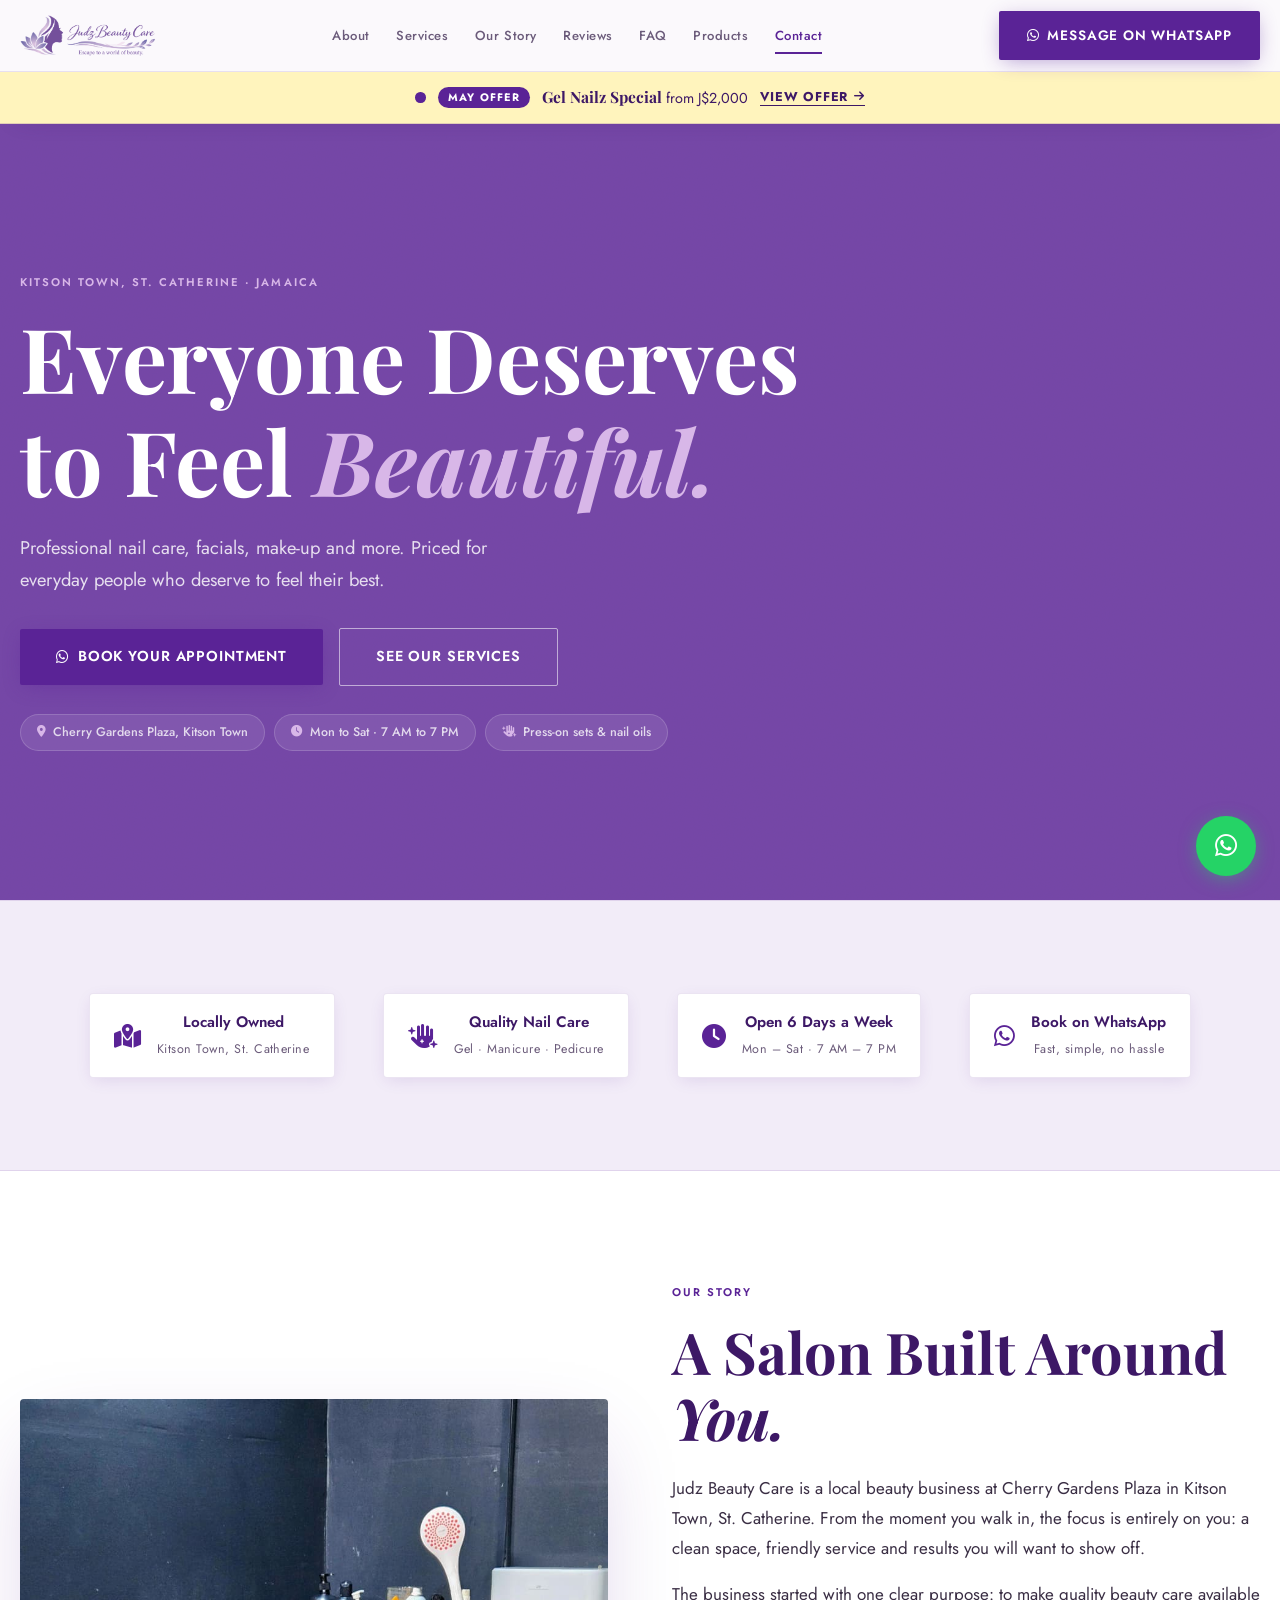
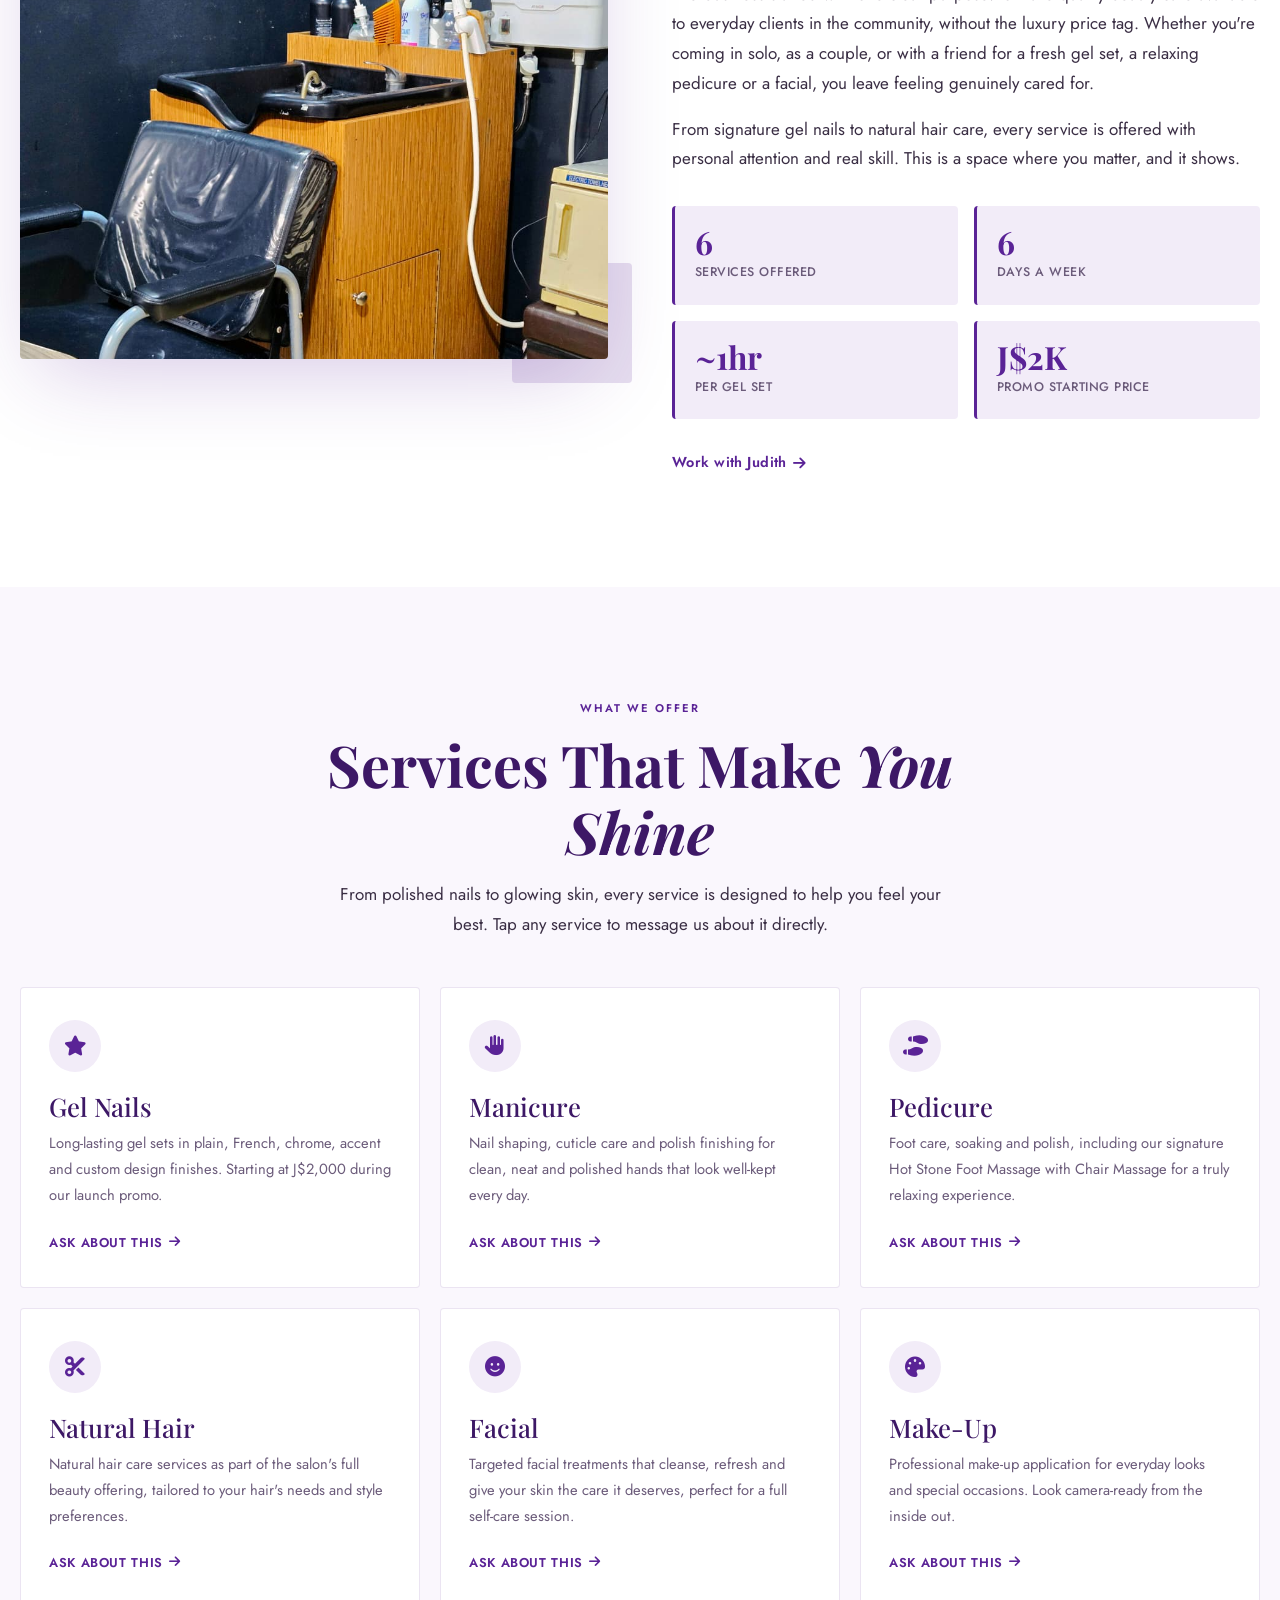
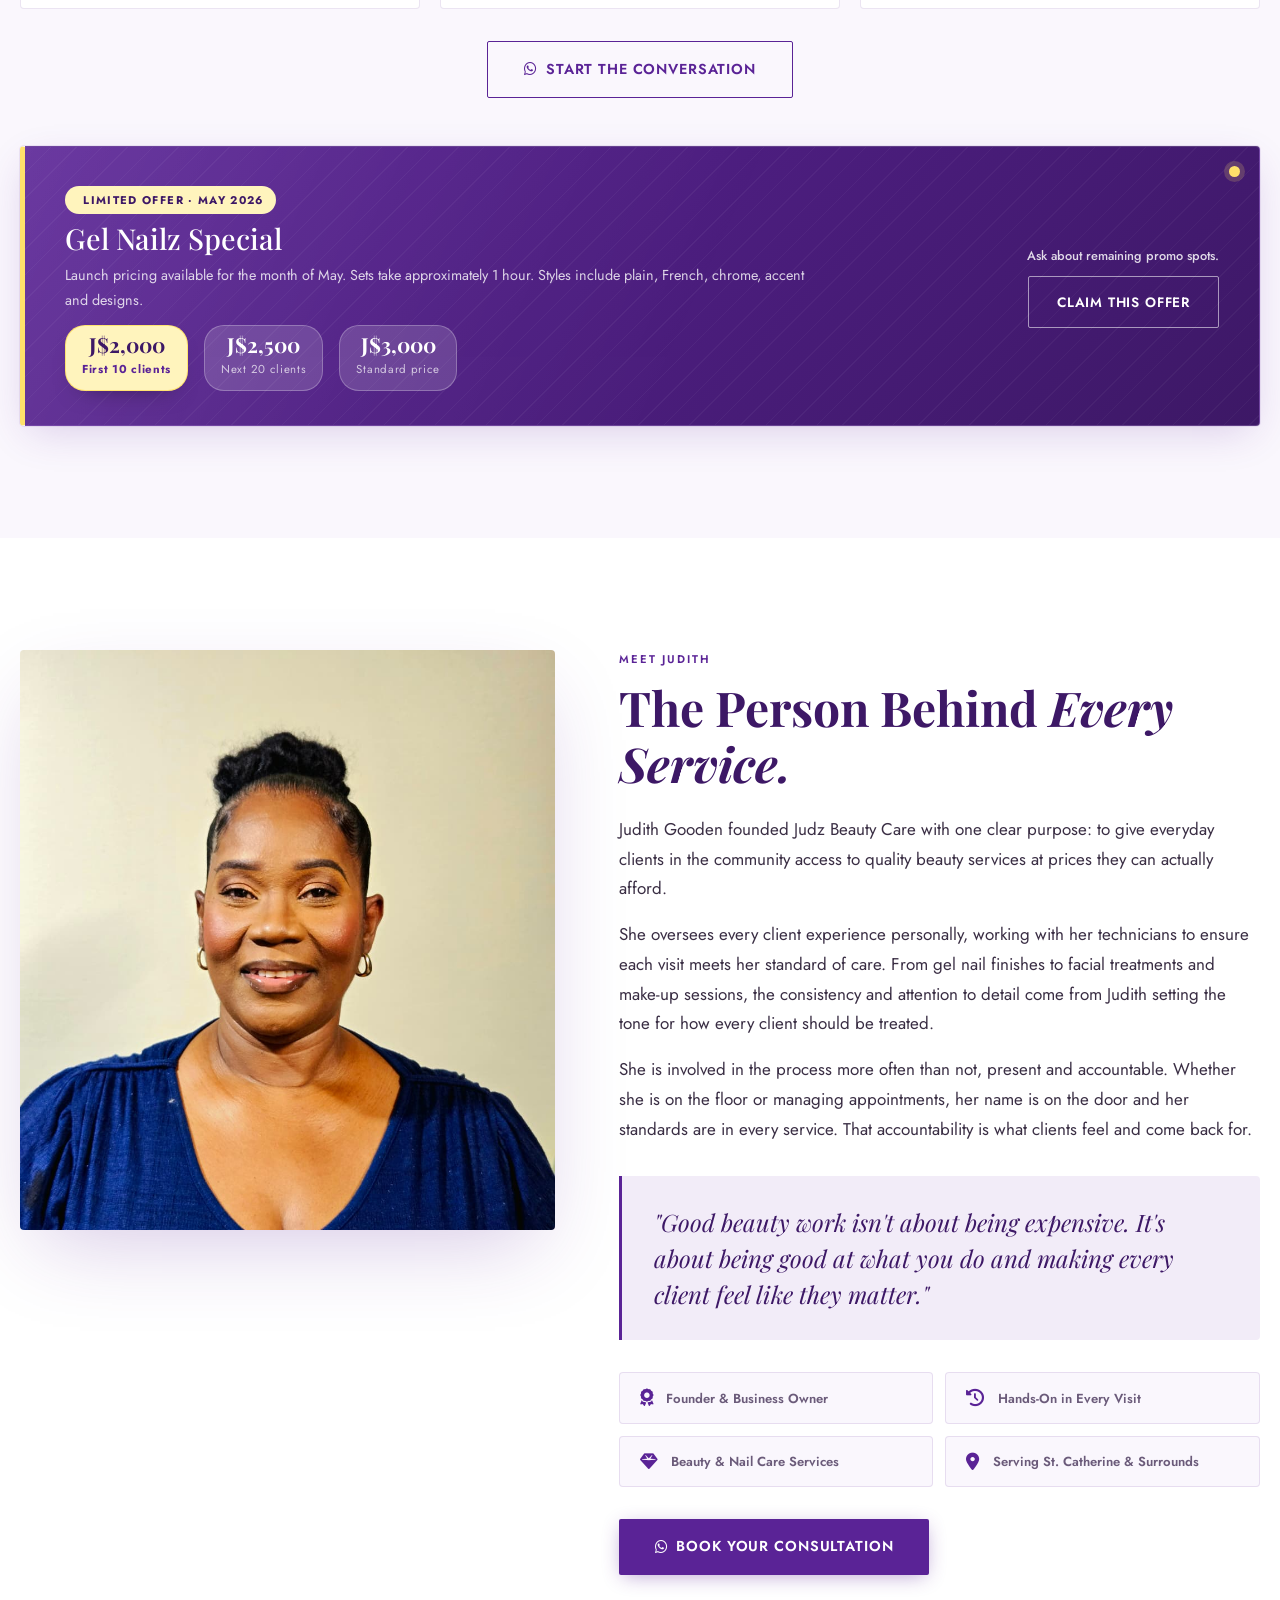
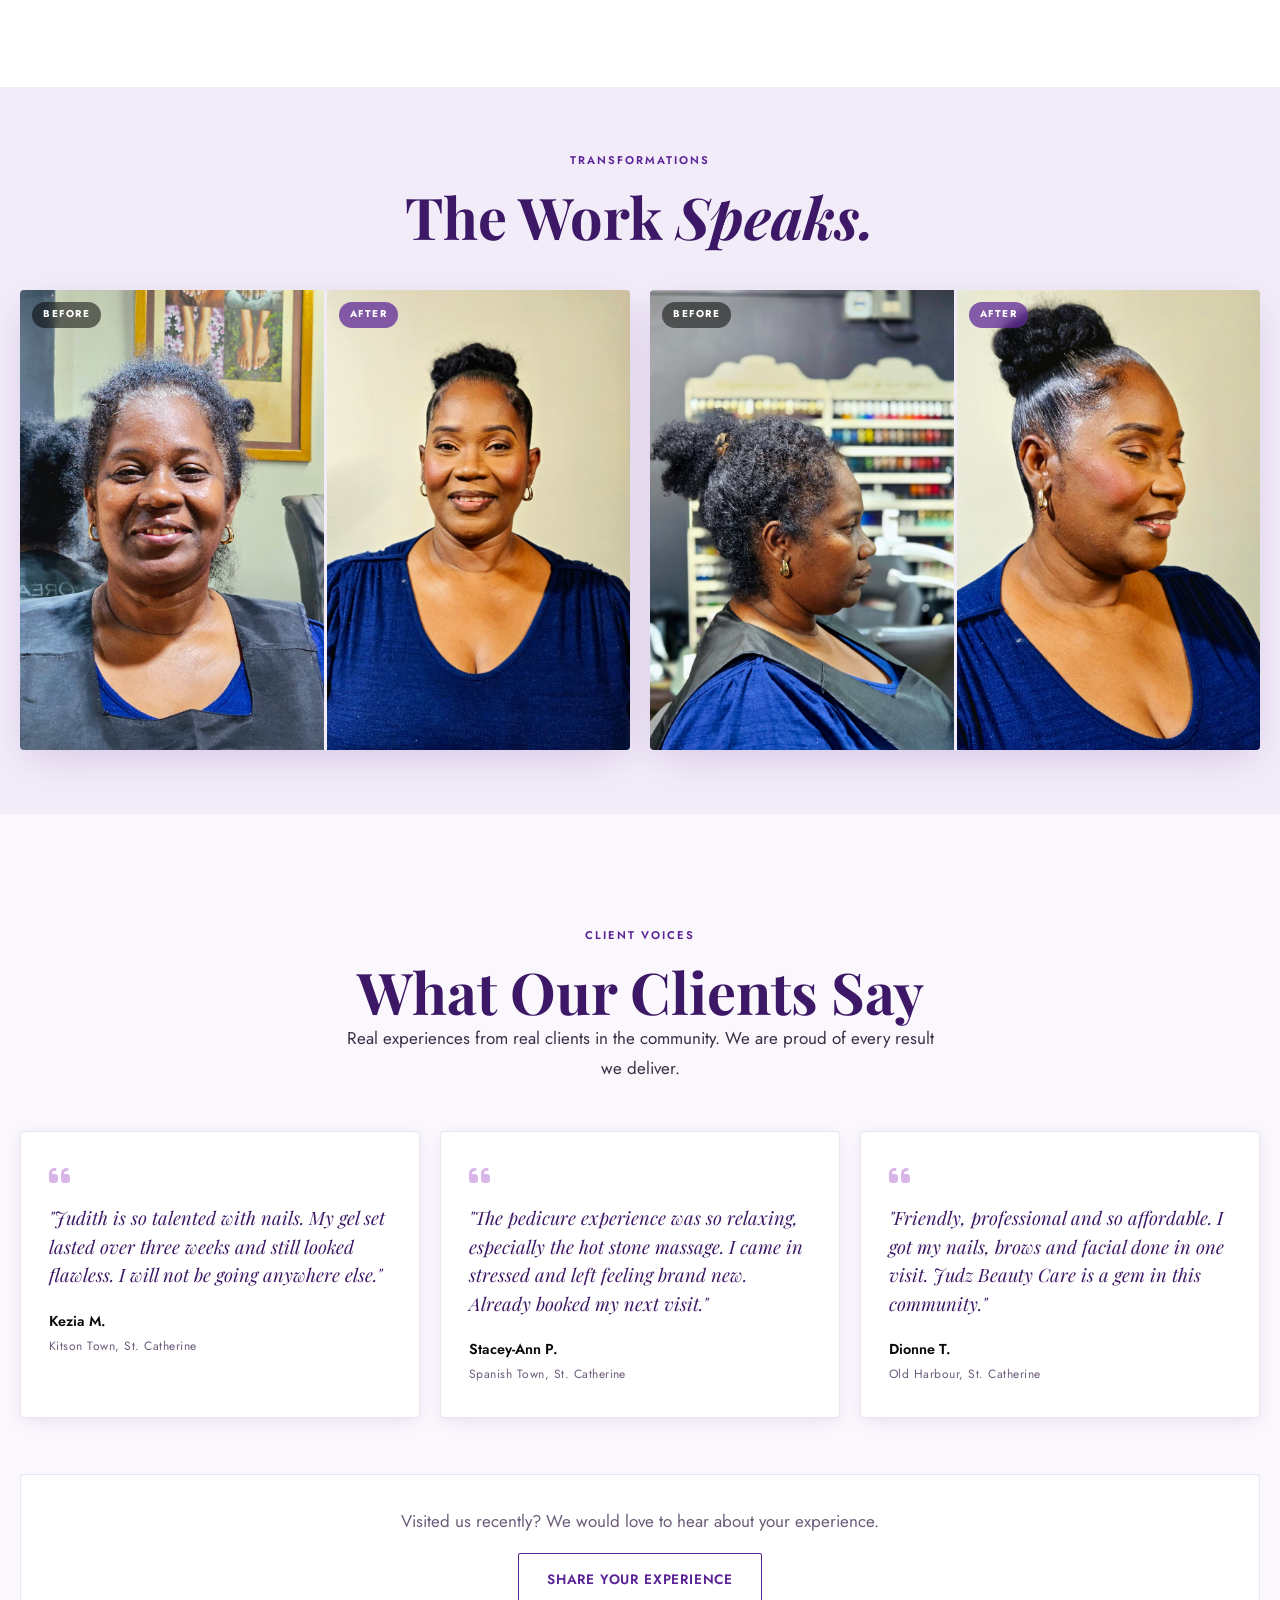
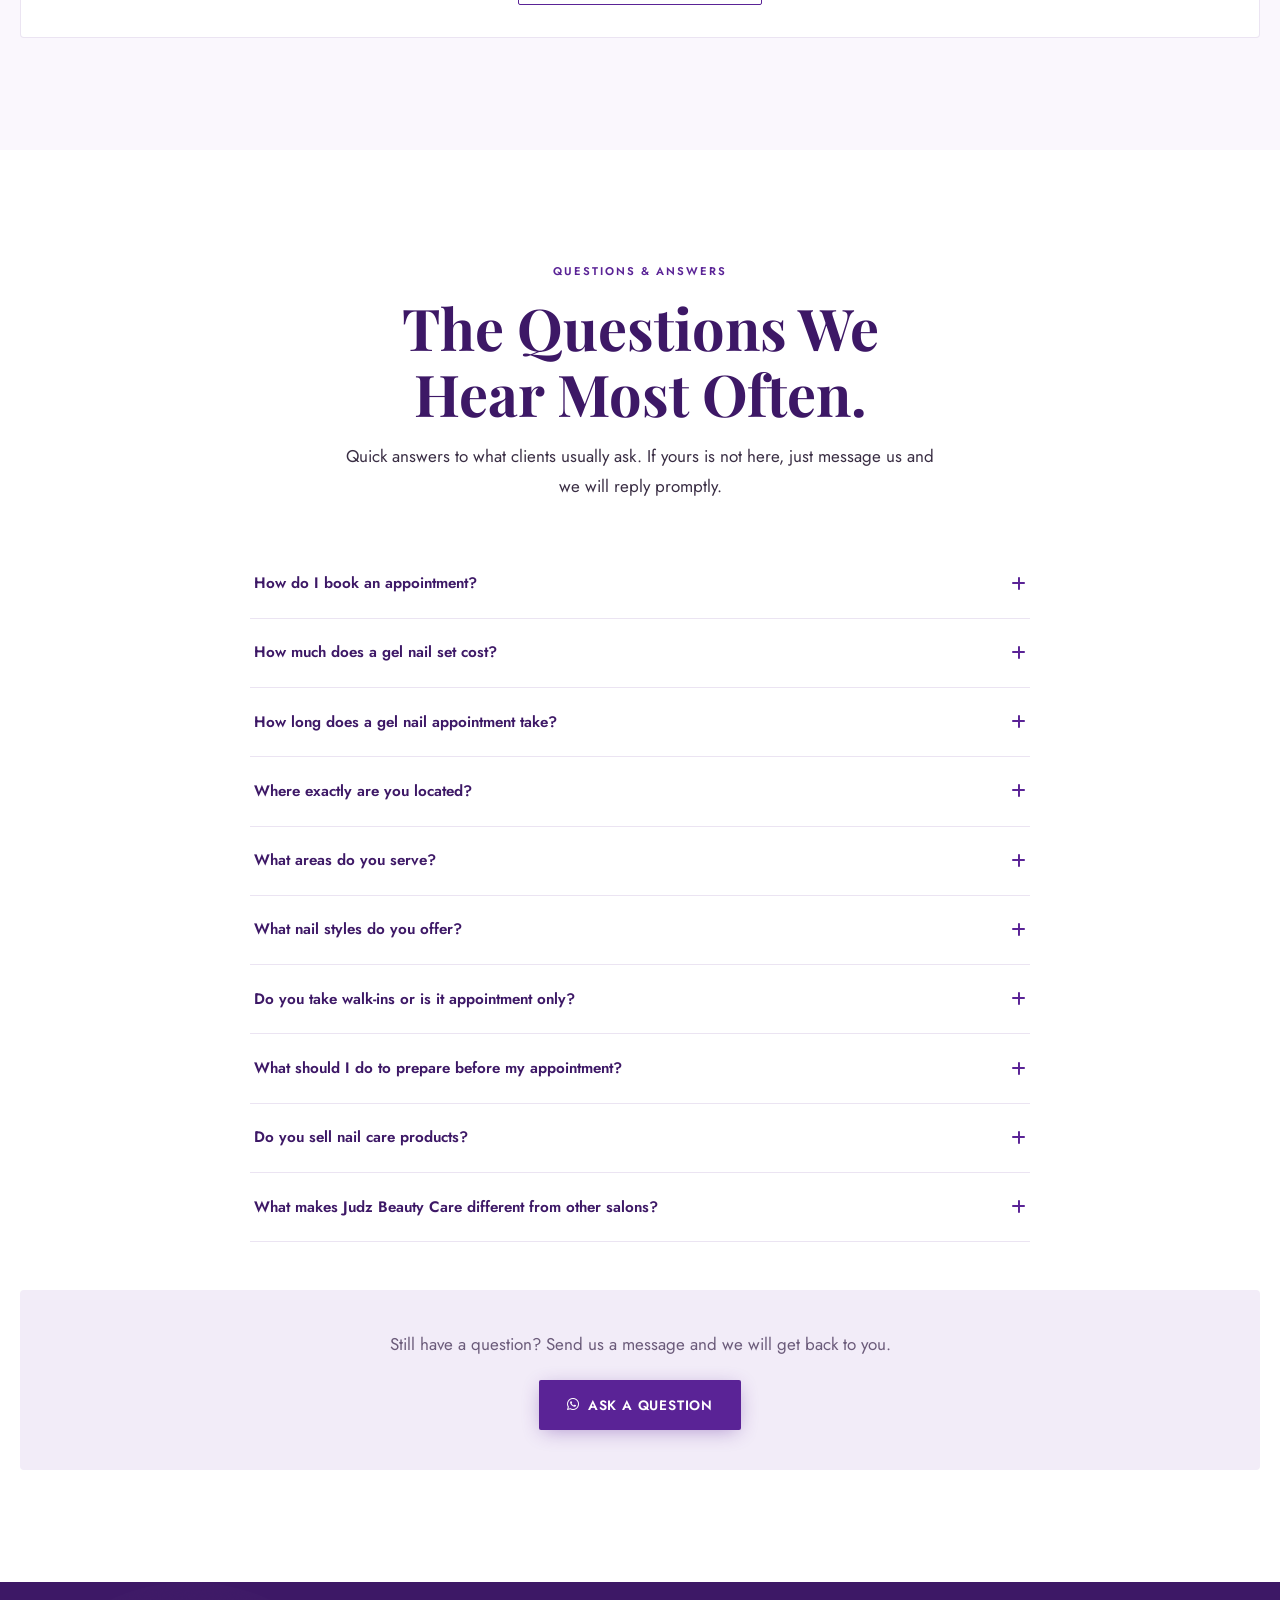
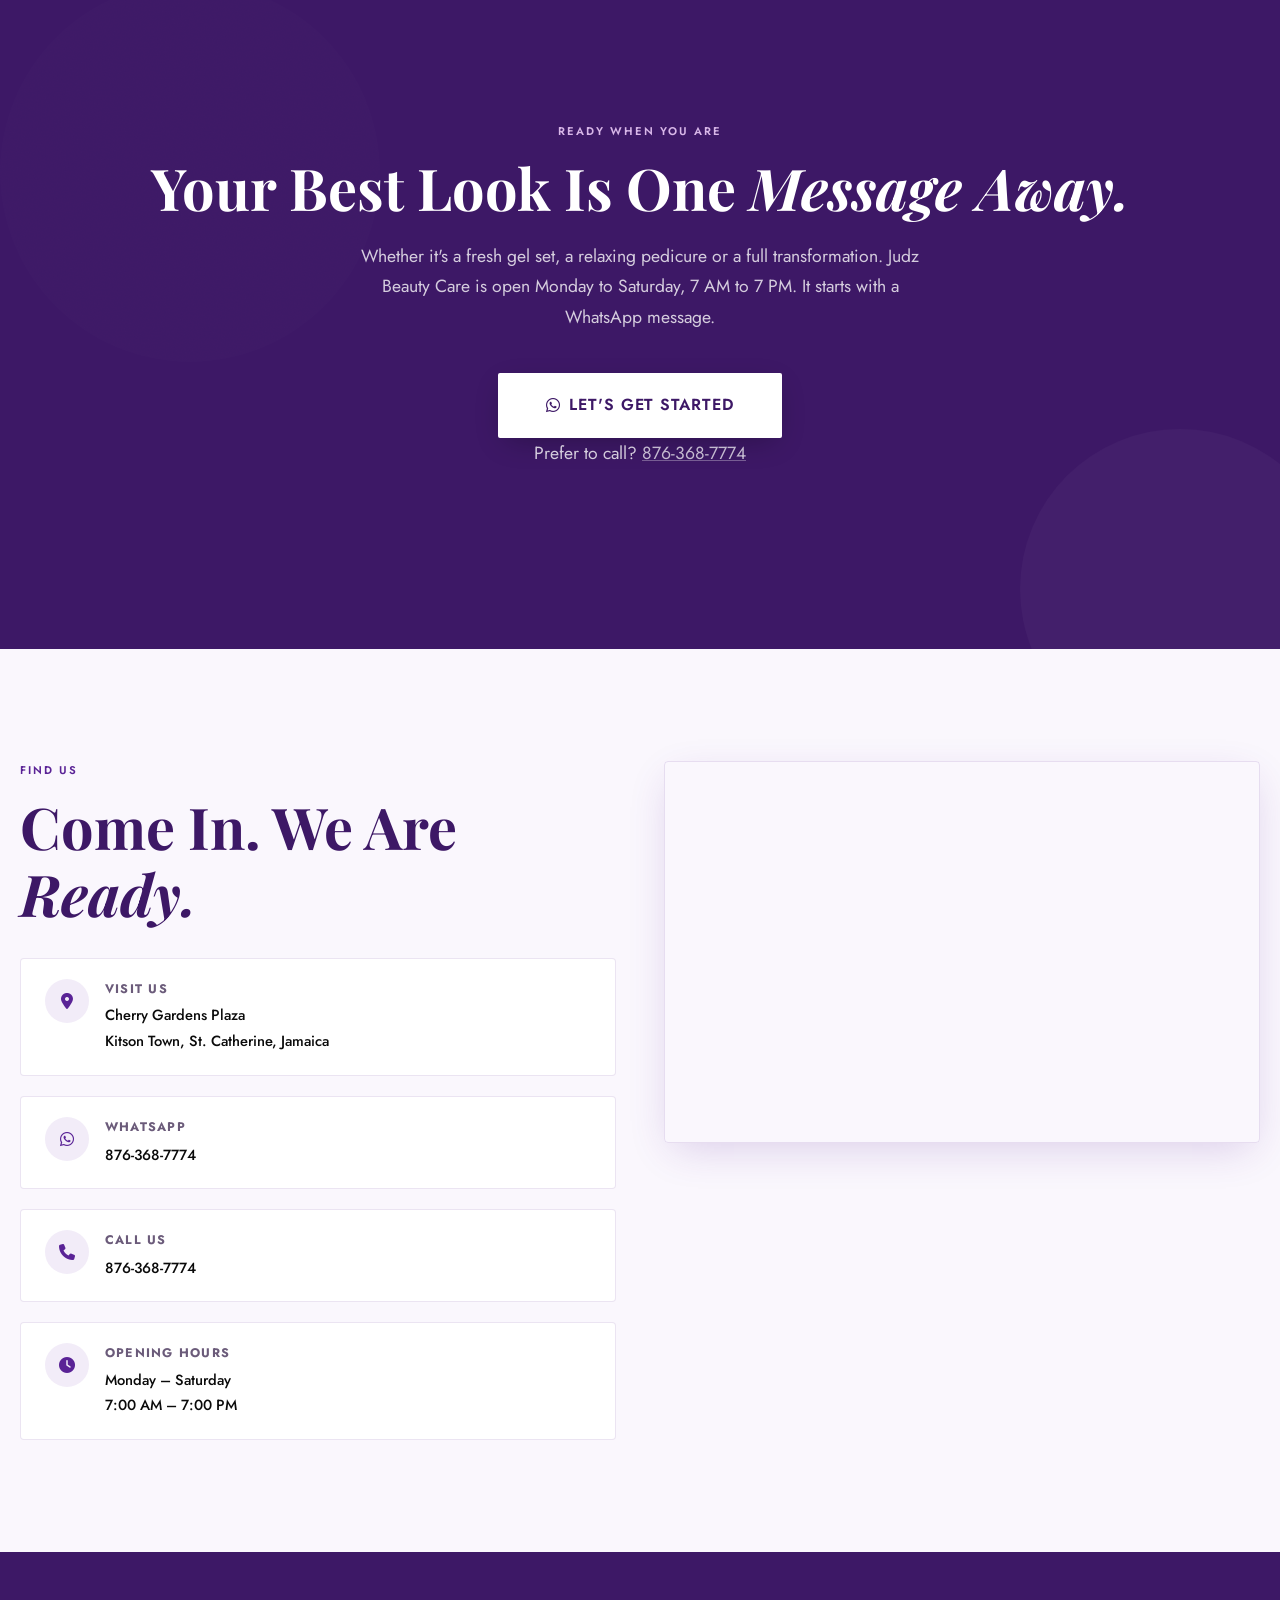
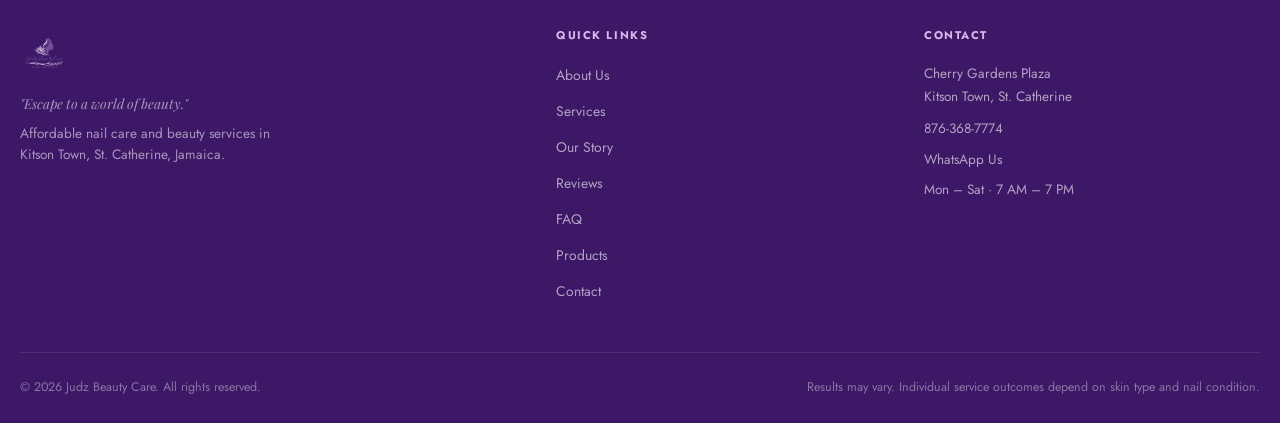
==== commit 5ce571a1: "Updates" ====
--- a/index.html
+++ b/index.html
@@ -124,7 +124,7 @@
         <li><a href="#proof" data-nav-link>Our Story</a></li>
         <li><a href="#testimonials" data-nav-link>Reviews</a></li>
         <li><a href="#faq" data-nav-link>FAQ</a></li>
-        <li><a href="press-ons.html">Products</a></li>
+        <li><a href="products/">Products</a></li>
         <li><a href="#contact" data-nav-link>Contact</a></li>
       </ul>
 
@@ -153,7 +153,7 @@
       <a href="#proof" data-nav-link>Our Story</a>
       <a href="#testimonials" data-nav-link>Reviews</a>
       <a href="#faq" data-nav-link>FAQ</a>
-      <a href="press-ons.html">Products</a>
+      <a href="products/">Products</a>
       <a href="#contact" data-nav-link>Contact</a>
       <a href="https://wa.me/18763687774?text=Hi%20Judith%2C%20I%27m%20messaging%20from%20your%20website.%20I%27d%20like%20to%20learn%20more%20about%20Judz%20Beauty%20Care."
          class="btn btn--primary"
@@ -241,7 +241,7 @@
                 <i class="fa-solid fa-clock" aria-hidden="true"></i>
                 Mon to Sat · 7 AM to 7 PM
               </span>
-              <a href="press-ons.html" class="hero-chip">
+              <a href="products/" class="hero-chip">
                 <i class="fa-solid fa-hand-sparkles" aria-hidden="true"></i>
                 Press-on sets &amp; nail oils
               </a>
@@ -455,6 +455,16 @@
             </a>
           </div>
 
+        </div>
+
+        <div class="text-center mt-2 reveal">
+          <a href="https://wa.me/18763687774?text=Hi%20Judith%2C%20I%27m%20messaging%20from%20your%20website.%20I%27d%20like%20to%20learn%20more%20about%20Judz%20Beauty%20Care."
+             class="btn btn--ghost-dark btn--lg"
+             target="_blank"
+             rel="noopener">
+            <i class="fa-brands fa-whatsapp" aria-hidden="true"></i>
+            Start the Conversation
+          </a>
         </div>
 
         <!-- Promotion Banner -->
@@ -490,16 +500,6 @@
               Claim This Offer
             </a>
           </div>
-        </div>
-
-        <div class="text-center mt-2 reveal">
-          <a href="https://wa.me/18763687774?text=Hi%20Judith%2C%20I%27m%20messaging%20from%20your%20website.%20I%27d%20like%20to%20learn%20more%20about%20Judz%20Beauty%20Care."
-             class="btn btn--ghost-dark btn--lg"
-             target="_blank"
-             rel="noopener">
-            <i class="fa-brands fa-whatsapp" aria-hidden="true"></i>
-            Start the Conversation
-          </a>
         </div>
 
       </div>
@@ -899,7 +899,7 @@
             <li><a href="#proof">Our Story</a></li>
             <li><a href="#testimonials">Reviews</a></li>
             <li><a href="#faq">FAQ</a></li>
-            <li><a href="press-ons.html">Products</a></li>
+            <li><a href="products/">Products</a></li>
             <li><a href="#contact">Contact</a></li>
           </ul>
         </div>
--- a/assets/css/styles.css
+++ b/assets/css/styles.css
@@ -598,10 +598,18 @@
 
 @media (prefers-reduced-motion: no-preference) {
   /* carousel crossfade: 4 images × 8s = 32s cycle, staggered so fades overlap */
-  .hero-carousel-img:nth-child(1) { animation: carousel-fade 32s ease-in-out infinite 0s; }
+  .hero-carousel-img:nth-child(1) { animation: carousel-fade-first 32s ease-in-out infinite 0s; }
   .hero-carousel-img:nth-child(2) { animation: carousel-fade 32s ease-in-out infinite 8s; }
   .hero-carousel-img:nth-child(3) { animation: carousel-fade 32s ease-in-out infinite 16s; }
   .hero-carousel-img:nth-child(4) { animation: carousel-fade 32s ease-in-out infinite 24s; }
+
+  @keyframes carousel-fade-first {
+    0%    { opacity: 0; }
+    2.5%  { opacity: 0.35; }   /* 0.8s initial fade-in */
+    22%   { opacity: 0.35; }   /* hold */
+    30%   { opacity: 0; }      /* fade-out matches the regular carousel timing */
+    100%  { opacity: 0; }
+  }
 
   @keyframes carousel-fade {
     0%    { opacity: 0; }
@@ -977,6 +985,20 @@
   opacity: 0.82;
 }
 
+.promo-banner--featured::after {
+  content: '';
+  position: absolute;
+  top: 1.15rem;
+  right: 1.15rem;
+  z-index: 1;
+  width: 0.7rem;
+  height: 0.7rem;
+  border-radius: 999px;
+  background: #ffe16a;
+  box-shadow: 0 0 0 5px rgba(255, 225, 106, 0.18);
+  pointer-events: none;
+}
+
 .promo-banner__content {
   position: relative;
   z-index: 1;
@@ -999,6 +1021,10 @@
   margin-bottom: 0.5rem;
 }
 
+.promo-tag i {
+  flex-shrink: 0;
+}
+
 .promo-banner h3 {
   color: #fff;
   font-size: clamp(1.3rem, 3vw, 1.8rem);
@@ -1083,8 +1109,14 @@
     transform: translateX(3px);
   }
 
-  .promo-banner--featured {
-    animation: promo-soft-glow 7s ease-in-out infinite;
+  .promo-banner--featured::after {
+    animation: promo-marker-float 2.4s ease-in-out infinite alternate;
+    will-change: transform;
+  }
+
+  .promo-banner--featured .promo-tag i {
+    animation: promo-spark-float 2.4s ease-in-out infinite alternate;
+    will-change: transform;
   }
 
   @keyframes offer-pulse {
@@ -1097,14 +1129,14 @@
     }
   }
 
-  @keyframes promo-soft-glow {
-    0%, 100% {
-      box-shadow: var(--shadow-md), 0 0 0 1px rgba(90, 35, 150, 0.08);
-    }
-
-    50% {
-      box-shadow: var(--shadow-lg), 0 0 0 4px rgba(255, 225, 106, 0.18);
-    }
+  @keyframes promo-marker-float {
+    from { transform: translateY(0); }
+    to { transform: translateY(-4px); }
+  }
+
+  @keyframes promo-spark-float {
+    from { transform: translateY(0); }
+    to { transform: translateY(-2px); }
   }
 }
 
